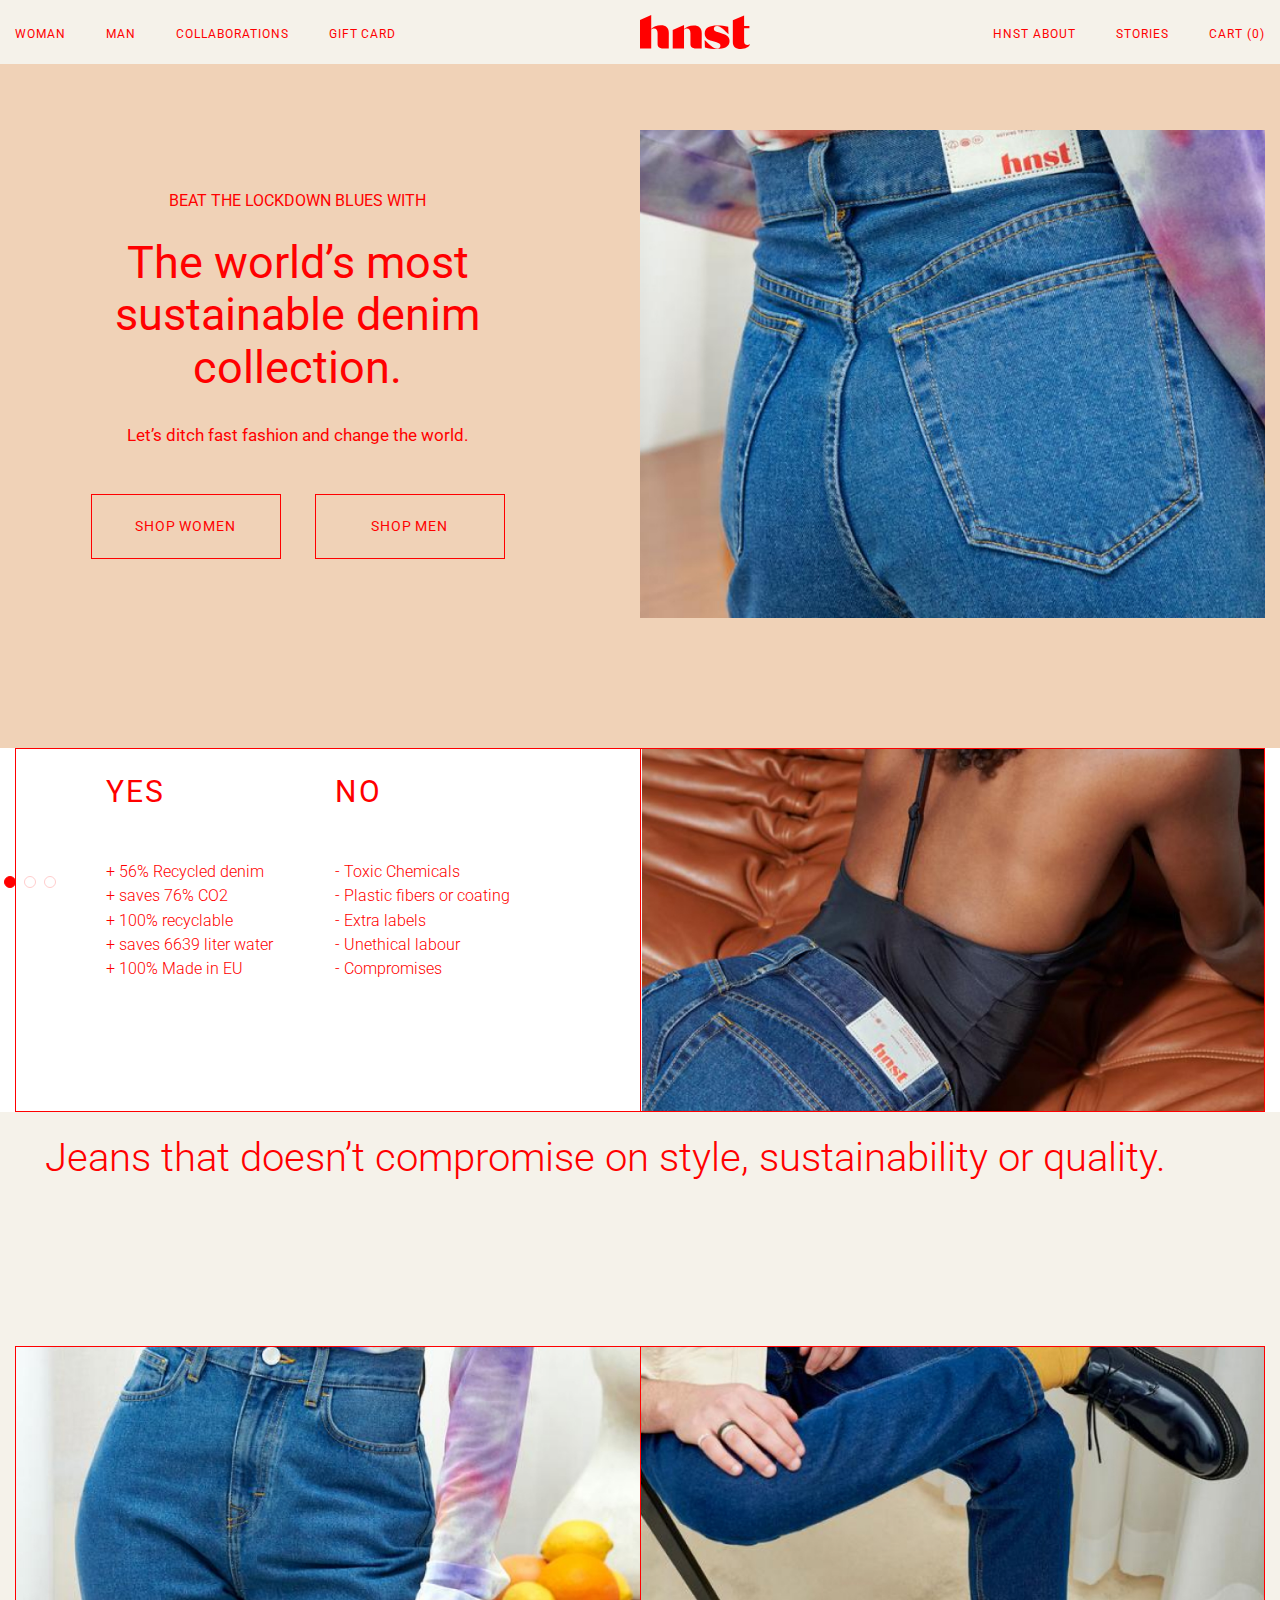
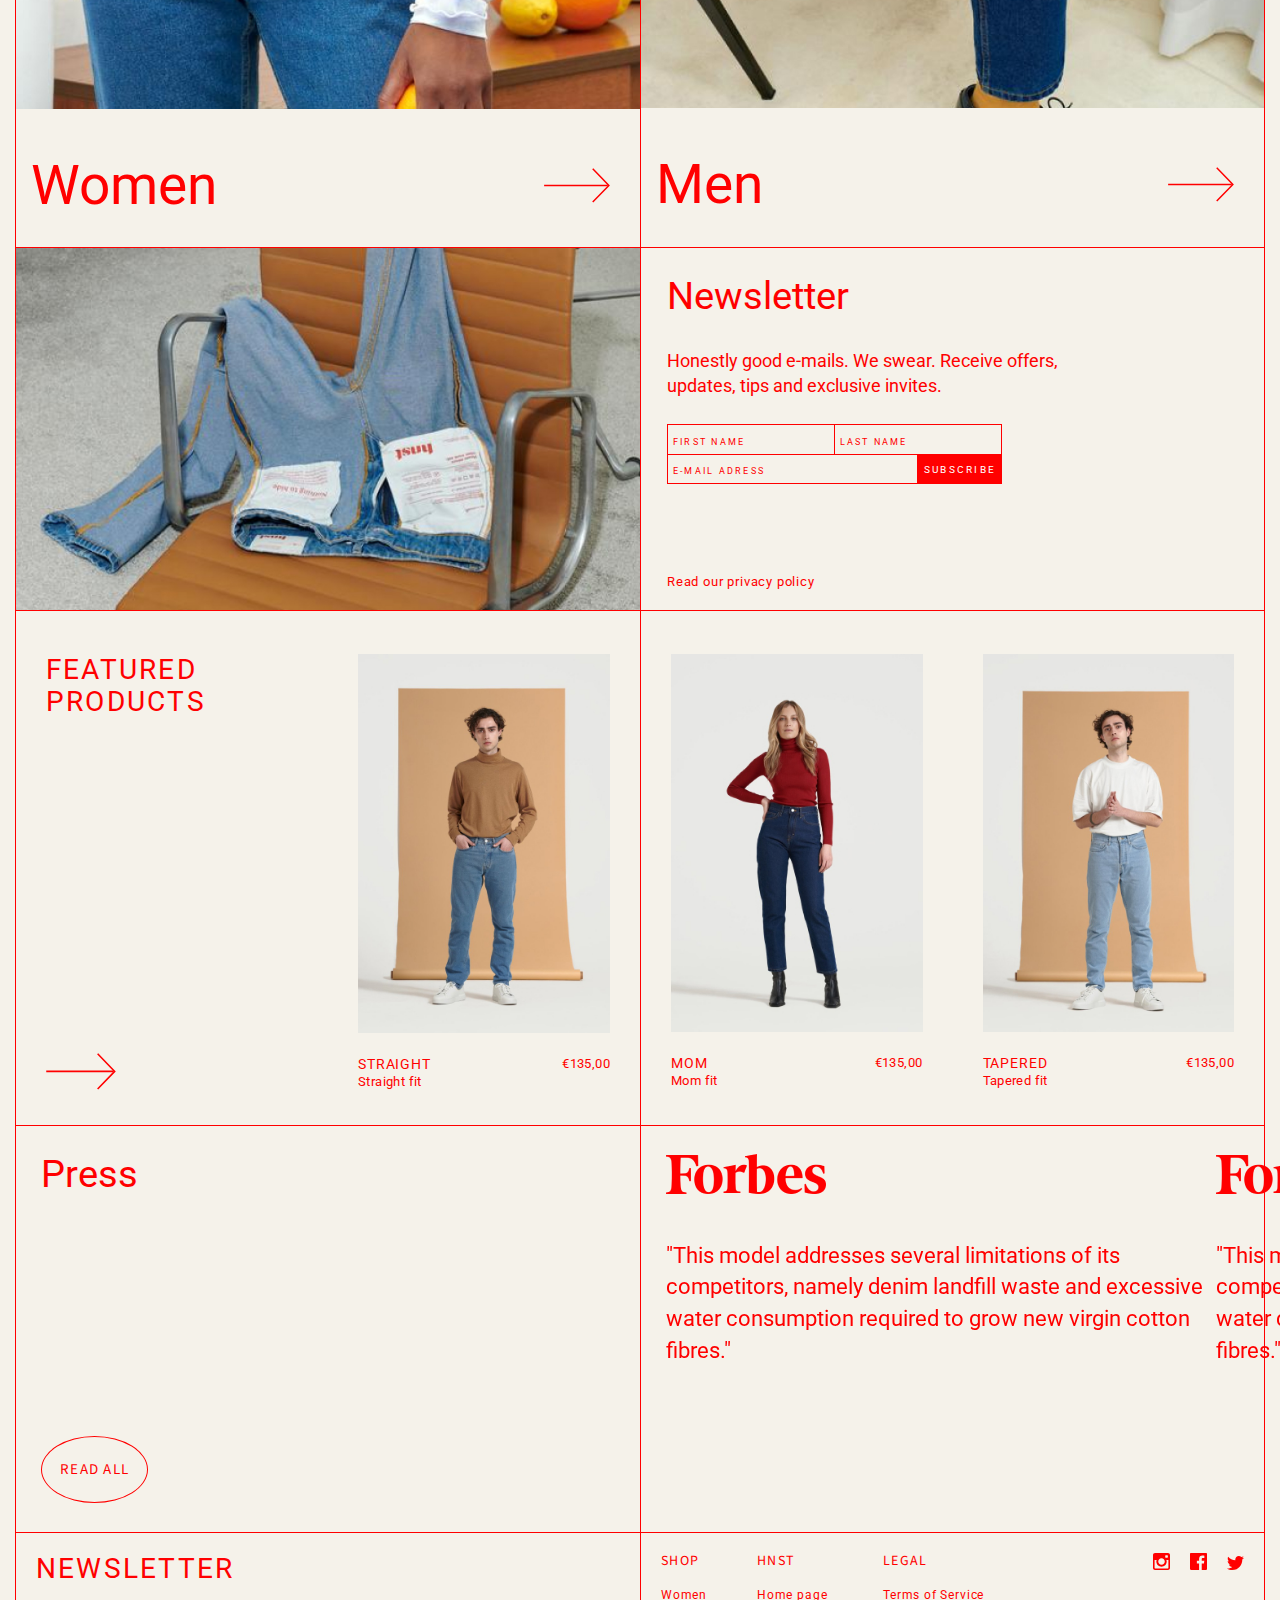
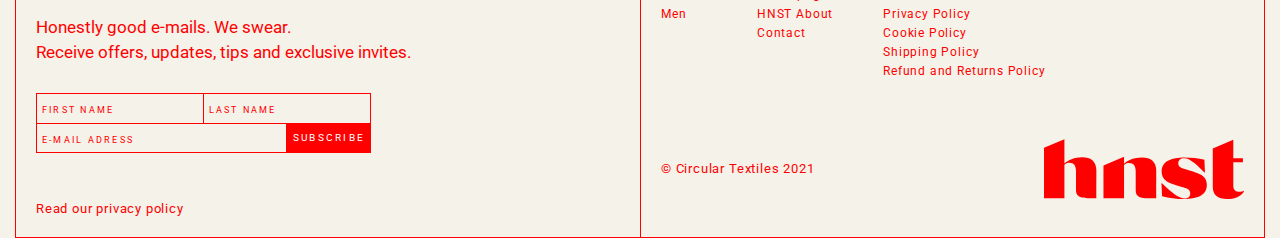
==== index.html @ 0b7af437 "Added new project to my GitHub" ====
<!DOCTYPE html>
<html lang="en">
  <head>
    <meta charset="UTF-8" />
    <meta name="viewport" content="width=device-width, initial-scale=1.0" />
    <title>hnst</title>
    <link rel="preconnect" href="https://fonts.gstatic.com" />
    <link
      href="https://fonts.googleapis.com/css2?family=Roboto:wght@300;400&family=Source+Sans+Pro&display=swap"
      rel="stylesheet"
    />
    <link rel="stylesheet" href="https://unpkg.com/swiper/swiper-bundle.min.css" />
    <link rel="stylesheet" href="css/style.min.css" />
  </head>

  <body>
    <header class="header sticky">
      <div class="container header__container">

        <div class="header__burger">
          <span></span>
          </div>
          <nav class="header__menu">
            <ul class="header__list">
              <li class="header__list-item">
                <a href="#women" class="header__list-link scroll-to">Woman</a>
              </li>
              <li class="header__list-item">
                <a href="#man" class="header__list-link scroll-to">Man</a>
              </li>
              <li class="header__list-item">
                <a href="404.html" class="header__list-link">Collaborations</a>
              </li>
              <li class="header__list-item">
                <a href="404.html" class="header__list-link">Gift&nbsp;card</a>
              </li>
            </ul>

            <a href="#" class="header__logo">
              <img src="images/logo.svg" alt="" />
            </a>
    
            <ul class="header__list">
              <li class="header__list-item">
                <a href="404.html" class="header__list-link">HNST About</a>
              </li>
              <li class="header__list-item">
                <a href="404.html" class="header__list-link">Stories</a>
              </li>
              <li class="header__list-item">
                <a href="404.html" class="header__list-link">Cart (0)</a>
              </li>
            </ul>
            
          </nav>

        <!-- <ul class="header__list">
          <li class="header__list-item">
            <a href="#women" class="header__list-link scroll-to">Woman</a>
          </li>
          <li class="header__list-item">
            <a href="#man" class="header__list-link scroll-to">Man</a>
          </li>
          <li class="header__list-item">
            <a href="404.html" class="header__list-link">Collaborations</a>
          </li>
          <li class="header__list-item">
            <a href="404.html" class="header__list-link">Gift&nbsp;card</a>
          </li>
        </ul> -->

        <!-- <a href="#" class="header__logo">
          <img src="images/logo.svg" alt="" />
        </a>

        <ul class="header__list">
          <li class="header__list-item">
            <a href="404.html" class="header__list-link">HNST About</a>
          </li>
          <li class="header__list-item">
            <a href="404.html" class="header__list-link">Stories</a>
          </li>
          <li class="header__list-item">
            <a href="404.html" class="header__list-link">Cart (0)</a>
          </li>
        </ul> -->
      </div>
    </header>
    <div class="wrapper">
      <main class="main">
        <section class="hero" id="top">
          <div class="hero__container container grid-container">
            <div class="hero__content">
              <div class="hero__up">beat the lockdown blues with</div>
              <h1 class="hero__title title">
                The world&rsquo;s most sustainable denim collection.
              </h1>
              <p class="hero__text">
                Let&rsquo;s ditch fast fashion and change the world.
              </p>
              <div class="hero__btns">
                <a href="#women" class="hero__btn btn scroll-to">shop Women</a>
                <a href="#man" class="hero__btn btn scroll-to">shop Men</a>
              </div>
            </div>
            <div class="hero__image">
              <img src="images/hero_main.jpg" alt="" />
            </div>
          </div>
        </section>

        <section class="pros">
          <div class="pros__container container grid-container">
            <div class="pros__content section-border__left-footer section-border--mobile-bottom">
              <div class="pros__inside">
                <div class="pros__content-column">
                  <div class="pros__subtitle subtitle">YES</div>
                  <ul class="pros__list">
                    <li class="pros__list-item">+&nbsp;56% Recycled denim</li>
                    <li class="pros__list-item">+&nbsp;saves 76% CO2</li>
                    <li class="pros__list-item">+&nbsp;100% recyclable</li>
                    <li class="pros__list-item">
                      +&nbsp;saves 6639 liter water
                    </li>
                    <li class="pros__list-item">+&nbsp;100% Made in EU</li>
                  </ul>
                </div>
                <div class="pros__content-column">
                  <div class="pros__subtitle subtitle">NO</div>
                  <ul class="pros__list">
                    <li class="pros__list-item">-&nbsp;Toxic Chemicals</li>
                    <li class="pros__list-item">
                      -&nbsp;Plastic&nbsp;fibers or&nbsp;coating
                    </li>
                    <li class="pros__list-item">-&nbsp;Extra labels</li>
                    <li class="pros__list-item">-&nbsp;Unethical labour</li>
                    <li class="pros__list-item">-&nbsp;Compromises</li>
                  </ul>
                </div>
              </div>
            </div>
            <div class="pros__image section-border__right-footer">
              <img src="images/pros-img.jpg" alt="" />
            </div>
          </div>
        </section>

        <div class="quote">
          <div class="quote__container container">
            <p class="quote__text">
              Jeans that doesn&rsquo;t compromise on&nbsp;style, sustainability
              or&nbsp;quality.
            </p>
          </div>
        </div>

        <section class="links" id="women">
          <div class="container grid-container">
            <div class="links__side section-border__left section-border--mobile">
              <a href="404.html" class="links__link-block">
                <div class="links__image">
                  <img src="images/link-1.jpg" alt="" />
                </div>
                <div class="links__link">
                  <span class="links__text">Women</span>
                  <img src="images/arrow-red.svg" alt="" class="links__icon" />
                </div>
              </a>
            </div>

            <div class="links__side section-border__right section-border--mobile" id="man">
              <a href="404.html" class="links__link-block">
                <div class="links__image">
                  <img src="images/link-2.jpg" alt="" />
                </div>
                <div class="links__link">
                  <span class="links__text">Men</span>

                  <img src="images/arrow-red.svg" alt="" class="links__icon" />
                </div>
              </a>
            </div>
          </div>
        </section>

        <section class="subs">
          <div class="subs__container container grid-container">
            <div class="subs__side section-border__left section-border--mobile">
              <div class="subs__image">
                <img src="images/subs.jpg" alt="" />
              </div>
            </div>

            <div class="subs__side subs__right-side section-border__right section-border--mobile" id="contact">
              <div class="subs__side-wrap">
                <h4 class="subs__title">Newsletter</h4>
                <p class="subs__text">
                  Honestly good e-mails. We&nbsp;swear. Receive offers, updates,
                  tips and&nbsp;exclusive invites.
                </p>
  
                <form action="" class="subs__form form">
                  <div class="subs__group group">
                    <input
                      class="group-border"
                      type="text"
                      placeholder="First name"
                    />
                    <input
                      class="group-border"
                      type="text"
                      placeholder="last name"
                    />
                  </div>
  
                  <div class="subs__group group">
                    <input
                      class="subs__group-ipb group-ipb group-border-sm"
                      type="text"
                      placeholder="E-mail adress"
                    />
                    <button type="submit" class="form__btn btn btn-sm">
                      subscribe
                    </button>
                  </div>
                </form>
              </div>
              <div class="subs__side-wrap">
                <a href="#" class="subs__policy">Read our privacy policy</a>
              </div>
            </div>
          </div>
        </section>

        <section class="feat">
          <div class="feat__container container grid-container">
            <div class="feat__side section-border__left section-border--mobile">
              <div class="feat__body">
                <div class="feat__column">
                  <div class="feat__item feat__item-row">
                    <a href="404.html" class="feat__title">Featured <br>Products</a>
                    <a href="404.html" class="feat__link">
                      <img src="images/arrow-red.svg" alt="" />
                    </a>
                  </div>
                </div>

                <div class="feat__column">
                  <a href="404.html" class="feat__item">
                    <div class="feat__item-img">
                      <img src="images/feat-1.jpg" alt="" />
                    </div>
                    <div class="feat__item-text">
                      STRAIGHT <span class="feat__item-price">€135,00</span>
                    </div>
                    <div class="feat__item-label">Straight fit</div>
                  </a>
                </div>
              </div>
            </div>

            <div class="feat__side section-border__right section-border--mobile">
              <div class="feat__body">
                <div class="feat__column">
                  <a class="feat__item" href="404.html">
                    <div class="feat__item-img">
                      <img src="images/feat-2.jpg" alt="" />
                    </div>
                    <div class="feat__item-text">
                      MOM <span class="feat__item-price">€135,00</span>
                    </div>
                    <div class="feat__item-label">Mom fit</div>
                  </a>
                </div>

                <div class="feat__column">
                  <a class="feat__item" href="404.html">
                    <div class="feat__item-img">
                      <img src="images/feat-3.jpg" alt="" />
                    </div>
                    <div class="feat__item-text">
                      TAPERED <span class="feat__item-price">€135,00</span>
                    </div>
                    <div class="feat__item-label">Tapered fit</div>
                  </a>
                </div>
              </div>
            </div>
          </div>
        </section>

        <section class="press">
          <div class="press__container container grid-container">
            <div class="press__side press__side-flex section-border--mobile-p section-border__left">
              <a href="#" class="press__title">Press</a>
              <div class="wrapp"><a href="#" class="press__link">Read All</a></div>
              
            </div>
            <div class="press__side section-border__right section-border--mobile">
              <div class="press__slider">

                <div class="swiper-container">
                  <!-- Additional required wrapper -->
                  <div class="swiper-wrapper">
                    <!-- Slides -->
                    <div class="swiper-slide press-slide">
                      <img src="images/slide-title.png" alt="" class="press__slider-title">
                      <p class="press__slider-text">
                        "This model addresses several limitations of its competitors, namely denim landfill waste and excessive water consumption required to grow new virgin cotton fibres."
                      </p>
                    </div>
                    <div class="swiper-slide press-slide">
                      <img src="images/slide-title.png" alt="" class="press__slider-title">
                      <p class="press__slider-text">
                        "This model addresses several limitations of its competitors, namely denim landfill waste and excessive water consumption required to grow new virgin cotton fibres."
                      </p>
                    </div>
                    <div class="swiper-slide press-slide">
                      <img src="images/slide-title.png" alt="" class="press__slider-title">
                      <p class="press__slider-text">
                        "This model addresses several limitations of its competitors, namely denim landfill waste and excessive water consumption required to grow new virgin cotton fibres."
                      </p>
                    </div>
                    
                  </div>

                  <!-- If we need pagination -->
                  <div class="swiper-pagination"></div>

                </div>

              </div>
            </div>
          </div>
        </section>
      </main>
      <footer class="footer">
        <div class="footer__container container grid-container">
          <div class="footer__side section-border__left-footer section-border--mobile">
            <div class="footer__side-wrap">
              <h4 class="footer__title">Newsletter</h4>
              <p class="footer__text">
                Honestly good e-mails. We&nbsp;swear.<br> Receive offers, updates,
                tips and&nbsp;exclusive invites.
              </p>

              <form action="" class="footer__form form">
                <div class="footer__group group">
                  <input
                    class="group-border"
                    type="text"
                    placeholder="First name"
                  />
                  <input
                    class="group-border"
                    type="text"
                    placeholder="last name"
                  />
                </div>

                <div class="footer__group group">
                  <input
                    class="footer__group-ipb group-ipb group-border-sm"
                    type="text"
                    placeholder="E-mail adress"
                  />
                  <button type="submit" class="form__btn btn btn-sm">
                    subscribe
                  </button>
                </div>
              </form>
            </div>
            <div class="footer__side-wrap">
              <a href="#" class="footer__policy">Read our privacy policy</a>
            </div>
        </div>

        <div class="footer__side section-border__right-footer footer__side--flex section-border--mobile-bottom">
          <div class="footer__top">
            <div class="footer__top-links">
              <div class="footer__top-wrap">
                <h5 class="footer__top-title">Shop</h5>
                <ul class="footer__top-list">
                  <li><a href="#women" class="footer__top-list-link scroll-to">Women</a></li>
                  <li><a href="#man" class="footer__top-list-link scroll-to">Men</a></li>
                </ul>
              </div>

              <div class="footer__top-wrap">
                <h5 class="footer__top-title">HNST</h5>
                <ul class="footer__top-list">
                  <li><a href="#top" class="footer__top-list-link scroll-to">Home page</a></li>
                  <li><a href="404.html" class="footer__top-list-link">HNST About</a></li>
                  <li><a href="#contact" class="footer__top-list-link scroll-to">Contact</a></li>
                </ul>
              </div>

              <div class="footer__top-wrap">
                <h5 class="footer__top-title">Legal</h5>
                <ul class="footer__top-list">
                  <li><a href="404.html" class="footer__top-list-link">Terms of Service</a></li>
                  <li><a href="404.html" class="footer__top-list-link">Privacy Policy</a></li>
                  <li><a href="404.html" class="footer__top-list-link">Cookie Policy</a></li>
                  <li><a href="404.html" class="footer__top-list-link">Shipping Policy</a></li>
                  <li><a href="404.html" class="footer__top-list-link">Refund and Returns Policy</a></li>
                </ul>
              </div>

            </div>
            <nav class="footer__top-social">
              <a href="#"><svg width="17" height="17" viewBox="0 0 17 17" xmlns="http://www.w3.org/2000/svg">
                <path fill-rule="evenodd" clip-rule="evenodd" d="M14.9793 0H2.02073C0.904645 0 0 0.902327 0 2.01609V14.9839C0 16.0972 0.904645 17 2.02073 17H14.9793C16.0954 17 17 16.0972 17 14.9839V2.01609C17 0.902327 16.0954 0 14.9793 0ZM12.219 2.65597C12.219 2.36293 12.4568 2.12506 12.7499 2.12506H14.3436C14.6371 2.12506 14.8749 2.36293 14.8749 2.65597V4.25012C14.8749 4.54316 14.6371 4.78103 14.3436 4.78103H12.7499C12.4568 4.78103 12.219 4.54316 12.219 4.25012V2.65597ZM8.51971 5.25816C10.3253 5.25816 11.7891 6.71876 11.7891 8.51971C11.7891 10.3211 10.3253 11.7813 8.51971 11.7813C6.71459 11.7813 5.25074 10.3211 5.25074 8.51971C5.25074 6.71876 6.71459 5.25816 8.51971 5.25816ZM15.4063 14.8749C15.4063 15.168 15.1685 15.4063 14.8749 15.4063H2.12506C1.83155 15.4063 1.59367 15.168 1.59367 14.8749V6.90609H3.71873C3.44192 7.30439 3.34825 8.04768 3.34825 8.51971C3.34825 11.3644 5.66852 13.6791 8.51971 13.6791C11.3714 13.6791 13.6916 11.3644 13.6916 8.51971C13.6916 8.04768 13.6244 7.31599 13.2813 6.90609H15.4063V14.8749Z"/>
                </svg></a>
              
                <a href="#"><svg width="17" height="17" viewBox="0 0 17 17" xmlns="http://www.w3.org/2000/svg">
                  <path fill-rule="evenodd" clip-rule="evenodd" d="M17 16.0614C17 16.5795 16.58 17 16.0618 17H11.7297V10.4166H13.9395L14.2706 7.85125H11.7297V6.21293C11.7297 5.47017 11.9363 4.96404 13.0013 4.96404L14.36 4.96358V2.66864C14.1248 2.63761 13.3185 2.56769 12.3803 2.56769C10.4215 2.56769 9.08047 3.76332 9.08047 5.95917V7.85125H6.86511V10.4166H9.08047V17H0.938193C0.42001 17 0 16.5795 0 16.0614V0.93863C0 0.419999 0.42001 0 0.938193 0H16.0618C16.58 0 17 0.419999 17 0.93863V16.0614Z"/>
                  </svg></a>
                
                  <a href="#"><svg width="17" height="14" viewBox="0 0 17 14" xmlns="http://www.w3.org/2000/svg">
                    <path fill-rule="evenodd" clip-rule="evenodd" d="M16.5311 0.258819C15.8566 0.66342 15.1113 0.957675 14.3147 1.11512C13.6802 0.428823 12.7733 0 11.7692 0C9.84468 0 8.28281 1.58252 8.28281 3.5342C8.28281 3.81141 8.31277 4.0801 8.37268 4.33892C5.47406 4.19134 2.90452 2.78601 1.18332 0.645029C0.88284 1.16895 0.711266 1.77675 0.711266 2.42402C0.711266 3.64948 1.32676 4.73141 2.26316 5.36522C1.69215 5.34818 1.15337 5.18759 0.682217 4.92474V4.9678C0.682217 6.68085 1.8846 8.10996 3.48143 8.43337C3.18912 8.51636 2.88046 8.55807 2.56228 8.55807C2.3376 8.55807 2.11836 8.53654 1.90594 8.49527C2.34985 9.89882 3.63712 10.9211 5.16359 10.9484C3.97028 11.8967 2.4656 12.4619 0.832005 12.4619C0.550585 12.4619 0.272341 12.4457 0 12.4134C1.54327 13.4146 3.37749 14 5.34652 14C11.7624 14 15.2697 8.61549 15.2697 3.94463C15.2697 3.79078 15.267 3.63737 15.2611 3.48666C15.9424 2.98831 16.5343 2.36615 17 1.65743C16.3754 1.93823 15.7027 2.12842 14.9974 2.21364C15.7177 1.77675 16.2706 1.08417 16.5311 0.258819Z"/>
                    </svg></a>
                  
            </nav>
          </div>
          <div class="footer__bottom">
            <div class="footer__bottom-copy">© Circular Textiles 2021</div>
            <div class="footer__bottom-logo">
              <a href="#"><img src="images/footer__logo.svg" alt=""></a>
            </div>
          </div>
        </div>
      </footer>
    </div>

    <script src="https://unpkg.com/swiper/swiper-bundle.min.js"></script>
    <script src="https://ajax.googleapis.com/ajax/libs/jquery/3.6.0/jquery.min.js"></script>
    <script src="js/main.min.js"></script>
  </body>
</html>
---- css/style.min.css ----
html{-webkit-box-sizing:border-box;box-sizing:border-box}*,*::after,*::before{-webkit-box-sizing:inherit;box-sizing:inherit}ul[class],ol[class]{padding:0}body,h1,h2,h3,h4,h5,h6,p,ul,ol,li,figure,figcaption,blockquote,dl,dd{margin:0}ul[class]{list-style:none}img{max-width:100%;display:block}input,button,textarea,select{font:inherit}a{text-decoration:none}html,body{height:100%}body{font-family:"Roboto", sans-serif;overflow-x:hidden}.none{display:none}.wrapper{display:-webkit-box;display:-ms-flexbox;display:flex;-webkit-box-orient:vertical;-webkit-box-direction:normal;-ms-flex-direction:column;flex-direction:column;min-height:100%}.main{-webkit-box-flex:1;-ms-flex:1 0 auto;flex:1 0 auto}.footer{-webkit-box-flex:0;-ms-flex:0 0 auto;flex:0 0 auto}.container{max-width:1440px;margin:0 auto;padding:0 15px}@media (max-width: 991.98px){.container{padding:0}}@media (max-width: 991.98px){.main{padding-top:120px}}@media (max-width: 767.98px){.main{padding-top:0}}.sticky{position:fixed;top:0;width:100%;z-index:12}.sticky.scrolled{background-color:#f0d1b78e;-webkit-transition:background-color 200ms linear;-o-transition:background-color 200ms linear;transition:background-color 200ms linear}.grid-container{display:-ms-grid;display:grid;-ms-grid-columns:1fr 0px 1fr;grid-template-columns:1fr 1fr;-ms-grid-rows:1fr;grid-template-rows:1fr;gap:0px 0px;grid-template-areas:". ."}@media (max-width: 767.98px){.grid-container{display:-ms-grid;display:grid;-ms-grid-columns:1fr;grid-template-columns:1fr;-ms-grid-rows:1fr 0px 1fr;grid-template-rows:1fr 1fr;gap:0px 0px;grid-template-areas:"." "."}}.title{font-weight:400;font-size:65px;line-height:116.92308%;color:#ff0000}@media (max-width: 1460px){.title{font-size:45px}}@media (max-width: 1097px){.title{font-size:40px}}@media (max-width: 479.98px){.title{font-size:35px}}.subtitle{font-weight:400;font-size:34px;line-height:108.82353%;letter-spacing:2.23px;color:#ff0000}@media (max-width: 1460px){.subtitle{font-size:30px}}@media (max-width: 767.98px){.subtitle{font-size:25px}}@media (max-width: 479.98px){.subtitle{font-size:22px}}.btn{display:-webkit-inline-box;display:-ms-inline-flexbox;display:inline-flex;background-color:transparent;border:1px solid #ff0000;border-radius:0px;padding:0 15px;-webkit-box-align:center;-ms-flex-align:center;align-items:center;-webkit-box-pack:center;-ms-flex-pack:center;justify-content:center;text-align:center;height:65px;width:200px;font-weight:400;font-size:14px;line-height:464.28571%;letter-spacing:0.87px;text-transform:uppercase;color:#ff0000;-webkit-transition:background-color 0.3s ease 0s, color 0.3s ease 0s;-o-transition:background-color 0.3s ease 0s, color 0.3s ease 0s;transition:background-color 0.3s ease 0s, color 0.3s ease 0s;cursor:pointer}.btn-sm{padding:0 5px;height:30px;width:80px;background-color:#ff0000;font-weight:400;font-size:10px;line-height:370%;letter-spacing:2.23px;text-transform:uppercase;color:#ffffff}@media (max-width: 1460px){.btn{width:190px}}@media (min-width: 767.98px){.btn:hover{background-color:#ff0000;color:#fff}}@media (max-width: 991.98px){.btn{width:160px}}@media (max-width: 479.98px){.btn{height:55px;width:100%}}@media (max-width: 1460px){.btn--error{width:auto}}@media (max-width: 991.98px){.btn--error{width:auto}}.form{max-width:335px}@media (max-width: 767.98px){.form{max-width:100%}}.form input{-ms-flex-preferred-size:50%;flex-basis:50%;height:30px;padding:10px 5px 5px 5px;border:1px solid #ff0000;background-color:inherit;font-weight:400;font-size:9px;line-height:411.11111%;letter-spacing:2.23px;text-transform:uppercase;color:#ff0000}.form input::-webkit-input-placeholder{font-weight:400;font-size:9px;line-height:411.11111%;letter-spacing:2.23px;text-transform:uppercase;color:#ff0000}.form input::-moz-placeholder{font-weight:400;font-size:9px;line-height:411.11111%;letter-spacing:2.23px;text-transform:uppercase;color:#ff0000}.form input:-ms-input-placeholder{font-weight:400;font-size:9px;line-height:411.11111%;letter-spacing:2.23px;text-transform:uppercase;color:#ff0000}.form input::-ms-input-placeholder{font-weight:400;font-size:9px;line-height:411.11111%;letter-spacing:2.23px;text-transform:uppercase;color:#ff0000}.form input::placeholder{font-weight:400;font-size:9px;line-height:411.11111%;letter-spacing:2.23px;text-transform:uppercase;color:#ff0000}.form .group{display:-webkit-box;display:-ms-flexbox;display:flex}@media (max-width: 479.98px){.form .group{-webkit-box-orient:vertical;-webkit-box-direction:normal;-ms-flex-direction:column;flex-direction:column}}.form .group-ipb{-ms-flex-preferred-size:180%;flex-basis:180%}@media (max-width: 479.98px){.form .group-ipb{-ms-flex-preferred-size:100%;flex-basis:100%}}.form .group-border{border-bottom:none}.form .group-border:last-child{border-left:none}@media (max-width: 479.98px){.form .group-border:last-child{border-left:1px solid #ff0000}}@media (max-width: 479.98px){.form .group-border .group-border-sm{border-bottom:none}}.section-border__left{border:1px solid #ff0000;border-right:transparent;border-bottom:transparent}@media (max-width: 767.98px){.section-border__left{border:none}}.section-border__right{border:1px solid #ff0000;border-bottom:transparent}@media (max-width: 767.98px){.section-border__right{border:none}}.section-border__left-footer{border:1px solid #ff0000;border-right:transparent}@media (max-width: 767.98px){.section-border__left-footer{border:none}}.section-border__right-footer{border:1px solid #ff0000}@media (max-width: 767.98px){.section-border__right-footer{border:none}}@media (max-width: 767.98px){.section-border--mobile{border:1px solid #ff0000;border-bottom:transparent}}@media (max-width: 1240px){.section-border--mobile-p{border:1px solid #ff0000;border-bottom:transparent}}@media (max-width: 767.98px){.section-border--mobile-bottom{border:1px solid #ff0000;border-bottom:1px solid #ff0000}}.header{background-color:#f5f2ea;padding:15px 0}@media (max-width: 767.98px){.header{background-color:transparent;padding:15px}}.header__container{min-height:100%}.header__menu{display:-webkit-box;display:-ms-flexbox;display:flex;margin:0 auto;-webkit-box-pack:justify;-ms-flex-pack:justify;justify-content:space-between;-webkit-box-align:center;-ms-flex-align:center;align-items:center;max-width:100%}@media (max-width: 991.98px){.header__menu{-webkit-box-orient:vertical;-webkit-box-direction:normal;-ms-flex-direction:column;flex-direction:column}}@media (max-width: 767.98px){.header__menu{-webkit-box-pack:start;-ms-flex-pack:start;justify-content:flex-start}}.header__list{display:-webkit-box;display:-ms-flexbox;display:flex}@media (max-width: 991.98px){.header__list{-webkit-box-ordinal-group:3;-ms-flex-order:2;order:2;margin-bottom:15px}.header__list:last-child{margin-bottom:0}}@media (max-width: 767.98px){.header__list{-webkit-box-orient:vertical;-webkit-box-direction:normal;-ms-flex-direction:column;flex-direction:column;-webkit-box-align:center;-ms-flex-align:center;align-items:center;-webkit-box-pack:center;-ms-flex-pack:center;justify-content:center}}.header__list-item{margin-right:40px}.header__list-item:last-child{margin-right:0;margin-bottom:0}.header__list-link{font-size:12px;line-height:125%;letter-spacing:0.98px;text-transform:uppercase;color:#ff0000;-webkit-transition:all 0.3s linear;-o-transition:all 0.3s linear;transition:all 0.3s linear}.header__list-link:hover{color:#900}.header__logo{width:110px;height:34px}.header__logo img{max-width:100%}@media (max-width: 991.98px){.header__logo{-webkit-box-ordinal-group:2;-ms-flex-order:1;order:1;margin-bottom:10px}}@media (max-width: 767.98px){.header__logo{margin-bottom:40px}}.header__burger{display:none}@media (max-width: 767.98px){body.lock{overflow:hidden}.header__burger{display:block;position:relative;width:30px;height:20px;position:relative;z-index:3}.header__burger span{position:absolute;background-color:#000;position:absolute;left:0;width:100%;height:2px;top:9px;-webkit-transition:all 0.3s ease 0s;-o-transition:all 0.3s ease 0s;transition:all 0.3s ease 0s}.header__burger:before,.header__burger:after{content:"";background-color:#000;position:absolute;width:100%;height:2px;left:0;-webkit-transition:all 0.3s ease 0s;-o-transition:all 0.3s ease 0s;transition:all 0.3s ease 0s}.header__burger:before{top:0}.header__burger:after{bottom:0}.header__burger.active span{-webkit-transform:scale(0);-ms-transform:scale(0);transform:scale(0)}.header__burger.active:before{-webkit-transform:rotate(45deg);-ms-transform:rotate(45deg);transform:rotate(45deg);top:9px;background-color:#ff0000}.header__burger.active:after{-webkit-transform:rotate(-45deg);-ms-transform:rotate(-45deg);transform:rotate(-45deg);bottom:9px;background-color:#ff0000}.header__menu{position:fixed;top:-100%;left:0;width:100%;height:100%;overflow:auto;-webkit-transition:all 0.3s ease 0s;-o-transition:all 0.3s ease 0s;transition:all 0.3s ease 0s;background-color:#f0d1b7;padding:15px 10px 20px 10px}.header__menu.active{top:0}.header__list li{margin:0px 0px 20px 0px}.header__list-link{font-size:18px}}.hero{background-color:#f0d2b7;padding:130px 0 130px}@media (max-width: 1097px){.hero{padding:80px 0}}@media (max-width: 767.98px){.hero{padding:40px 0 0}}.hero__content{text-align:center;padding:0 60px 0 0;margin:auto}@media (max-width: 1240px){.hero__content{padding:0 30px 0 0}}.hero__content *:last-child{margin-bottom:0}@media (max-width: 1097px){.hero__content{margin-bottom:29px;padding:0 15px}}.hero__image{padding:0px 0px 78% 0px;overflow:hidden;position:relative}@media (max-width: 767.98px){.hero__image{padding:0px 0px 48% 0px}}.hero__image img{width:100%;height:100%;-o-object-fit:cover;object-fit:cover;position:absolute;top:0;left:0}.hero__up{margin-bottom:25px;font-weight:400;font-size:19px;line-height:147.36842%;text-align:center;text-transform:uppercase;color:#ff0000}@media (max-width: 1460px){.hero__up{font-size:16px}}@media (max-width: 1097px){.hero__up{font-size:14px}}.hero__title{margin:0 auto;margin-bottom:29px;text-align:center;max-width:570px}.hero__text{margin-bottom:72px;font-size:21px;line-height:152.38095%;text-align:center;color:#ff0000}@media (max-width: 1460px){.hero__text{font-size:17px;margin-bottom:45px}}@media (max-width: 1240px){.hero__text{margin-bottom:35px}}@media (max-width: 479.98px){.hero__text{font-size:15px}}@media (max-width: 479.98px){.hero__btns{display:-webkit-box;display:-ms-flexbox;display:flex;-webkit-box-orient:vertical;-webkit-box-direction:normal;-ms-flex-direction:column;flex-direction:column;-webkit-box-pack:center;-ms-flex-pack:center;justify-content:center;-webkit-box-align:center;-ms-flex-align:center;align-items:center}}.hero__btn{margin-right:30px}.hero__btn:last-child{margin-right:0}@media (max-width: 479.98px){.hero__btn{margin-right:0;margin-bottom:15px}}.pros__content{padding:0 60px 0 0}.pros__content *:last-child{margin-bottom:0}@media (max-width: 1460px){.pros__content{padding:0 40px 0 0}}@media (max-width: 1097px){.pros__content{padding:0}}.pros__inside{display:-webkit-box;display:-ms-flexbox;display:flex;-webkit-box-pack:space-evenly;-ms-flex-pack:space-evenly;justify-content:space-evenly;padding:27px}@media (max-width: 991.98px){.pros__inside{-webkit-box-pack:justify;-ms-flex-pack:justify;justify-content:space-between}}@media (max-width: 767.98px){.pros__inside{-webkit-box-pack:space-evenly;-ms-flex-pack:space-evenly;justify-content:space-evenly}}@media (max-width: 479.98px){.pros__inside{padding:20px 0px}}.pros__subtitle{margin-bottom:52px}@media (max-width: 991.98px){.pros__subtitle{margin-bottom:40px}}@media (max-width: 767.98px){.pros__subtitle{margin-bottom:30px}}.pros__list-item{font-weight:300;font-size:21px;line-height:152.38095%;color:#ff0000}@media (max-width: 1460px){.pros__list-item{font-size:16px}}@media (max-width: 991.98px){.pros__list-item{font-size:15px}}@media (max-width: 767.98px){.pros__list-item{font-size:14px}}.pros__image{padding:0px 0px 58% 0px;overflow:hidden;position:relative}@media (max-width: 767.98px){.pros__image{padding:0px 0px 30% 0px}}.pros__image img{width:100%;height:100%;-o-object-fit:cover;object-fit:cover;position:absolute;top:0;left:0}.quote{padding:25px 30px 167px 30px;background-color:#f5f2ea}@media (max-width: 1097px){.quote{padding:25px 30px 80px 30px}}.quote__text{font-weight:300;font-size:46px;line-height:104.34783%;color:#ff0000}@media (max-width: 1460px){.quote__text{font-size:40px}}@media (max-width: 1097px){.quote__text{font-size:25px;text-align:center}}@media (max-width: 479.98px){.quote__text{font-size:25px}}.links{background-color:#f5f2ea}.links__side:hover .links__icon{-webkit-transform:translateX(10px);-ms-transform:translateX(10px);transform:translateX(10px)}.links__image{margin-bottom:50px;padding:0px 0px 58% 0px;overflow:hidden;position:relative}@media (max-width: 1460px){.links__image{margin-bottom:45px}}@media (max-width: 1240px){.links__image{margin-bottom:40px}}@media (max-width: 1097px){.links__image{margin-bottom:35px}}@media (max-width: 767.98px){.links__image{margin-bottom:30px;padding:0px 0px 48% 0px}}.links__image img{width:100%;height:100%;-o-object-fit:cover;object-fit:cover;position:absolute;top:0;left:0}.links__text{font-weight:400;font-size:65px;line-height:116.92308%;color:#ff0000;padding:0 15px;-webkit-transition:all 0.3s linear;-o-transition:all 0.3s linear;transition:all 0.3s linear}@media (max-width: 1460px){.links__text{font-size:55px}}@media (max-width: 1240px){.links__text{font-size:50px}}@media (max-width: 991.98px){.links__text{font-size:40px}}@media (max-width: 767.98px){.links__text{font-size:30px}}.links__link{display:-webkit-inline-box;display:-ms-inline-flexbox;display:inline-flex;-webkit-box-align:center;-ms-flex-align:center;align-items:center;width:100%;padding-bottom:30px}@media (max-width: 767.98px){.links__link{padding-bottom:15px}}.links__icon{margin-left:auto;margin-right:28px;width:70px;height:35px;-webkit-transition:all 0.3s linear;-o-transition:all 0.3s linear;transition:all 0.3s linear}@media (max-width: 991.98px){.links__icon{width:60px;height:25px}}@media (max-width: 767.98px){.links__icon{margin-right:15px}}.subs{background-color:#f5f2ea}.subs__image{padding:0px 0px 58% 0px;overflow:hidden;position:relative}@media (max-width: 991.98px){.subs__image{padding:0px 0px 60% 0px}}@media (max-width: 767.98px){.subs__image{padding:0px 0px 48% 0px}}@media (max-width: 479.98px){.subs__image{padding:0px 0px 100% 0px}}.subs__image img{width:100%;height:100%;-o-object-fit:cover;object-fit:cover;position:absolute;top:0;left:0}.subs__right-side{padding:29px 0 20px 26px;display:-webkit-box;display:-ms-flexbox;display:flex;-webkit-box-orient:vertical;-webkit-box-direction:normal;-ms-flex-direction:column;flex-direction:column;-webkit-box-pack:justify;-ms-flex-pack:justify;justify-content:space-between}@media (max-width: 991.98px){.subs__right-side{padding:15px}}@media (max-width: 767.98px){.subs__right-side{text-align:center}}@media (max-width: 479.98px){.subs__right-side{padding:10px 26px 10px 26px}}.subs__title{margin-bottom:31px;font-weight:400;font-size:48px;line-height:104.16667%;color:#ff0000}@media (max-width: 1460px){.subs__title{font-size:38px}}@media (max-width: 991.98px){.subs__title{font-size:25px}}@media (max-width: 479.98px){.subs__title{font-size:22px}}.subs__text{margin-bottom:26px;max-width:419px;font-weight:400;font-size:20px;line-height:140%;color:#ff0000}@media (max-width: 1460px){.subs__text{font-size:18px}}@media (max-width: 991.98px){.subs__text{font-size:14px;max-width:100%}}@media (max-width: 479.98px){.subs__text{font-size:12px}}.subs__policy{font-weight:400;font-size:13px;line-height:115.38462%;letter-spacing:0.81px;color:#ff0000}@media (max-width: 767.98px){.subs__policy{font-size:11px}}.feat{background-color:#f5f2ea}.feat__side:hover .feat__link{-webkit-transform:translateX(10px);-ms-transform:translateX(10px);transform:translateX(10px)}.feat__link{-webkit-transition:all 0.3s linear;-o-transition:all 0.3s linear;transition:all 0.3s linear}@media (max-width: 479.98px){.feat .grid-container{display:-webkit-box;display:-ms-flexbox;display:flex;-webkit-box-orient:vertical;-webkit-box-direction:normal;-ms-flex-direction:column;flex-direction:column}}.feat__title{font-weight:400;font-size:33px;line-height:112.12121%;letter-spacing:2.23px;text-transform:uppercase;color:#ff0000;-webkit-box-flex:1;-ms-flex:1 1 auto;flex:1 1 auto}@media (max-width: 1460px){.feat__title{font-size:28px}}@media (max-width: 991.98px){.feat__title{font-size:22px}}@media (max-width: 479.98px){.feat__title{font-size:20px}}.feat__item{display:-webkit-box;display:-ms-flexbox;display:flex;-webkit-box-orient:vertical;-webkit-box-direction:normal;-ms-flex-direction:column;flex-direction:column;min-height:100%;padding:43px 30px 35px}@media (max-width: 479.98px){.feat__item{padding:33px 20px 25px}}@media (max-width: 479.98px){.feat__item-row{-webkit-box-orient:horizontal;-webkit-box-direction:normal;-ms-flex-direction:row;flex-direction:row}}.feat__item-img{overflow:hidden;margin-bottom:23px}@media (max-width: 991.98px){.feat__item-img{margin-bottom:15px}}.feat__item-img img{width:100%;height:100%;-o-object-fit:cover;object-fit:cover}.feat__item-text{font-weight:400;font-size:14px;line-height:128.57143%;letter-spacing:0.87px;color:#ff0000;display:-webkit-inline-box;display:-ms-inline-flexbox;display:inline-flex;-webkit-box-pack:justify;-ms-flex-pack:justify;justify-content:space-between}@media (max-width: 991.98px){.feat__item-text{font-size:12px}}.feat__item-price{font-size:13px;line-height:123.07692%;letter-spacing:0.4px}@media (max-width: 991.98px){.feat__item-price{font-size:11px}}.feat__item-label{font-weight:400;font-size:13px;line-height:123.07692%;letter-spacing:0.4px;color:#ff0000;text-transform:initial}@media (max-width: 991.98px){.feat__item-label{font-size:12px}}.feat__body{display:-webkit-box;display:-ms-flexbox;display:flex}@media (max-width: 479.98px){.feat__body{-webkit-box-orient:vertical;-webkit-box-direction:normal;-ms-flex-direction:column;flex-direction:column}}.feat__column{-webkit-box-flex:0;-ms-flex:0 1 50%;flex:0 1 50%}.press{background-color:#f5f2ea}@media (max-width: 1240px){.press .grid-container{display:-ms-grid;display:grid;-ms-grid-columns:1fr;grid-template-columns:1fr;-ms-grid-rows:1fr 0px 1fr;grid-template-rows:1fr 1fr;gap:0px 0px;grid-template-areas:"." "."}}.press__side{padding:28px 25px}@media (max-width: 767.98px){.press__side{padding:28px 15px}}.press__side-flex{display:-webkit-box;display:-ms-flexbox;display:flex;-webkit-box-orient:vertical;-webkit-box-direction:normal;-ms-flex-direction:column;flex-direction:column;-webkit-box-align:baseline;-ms-flex-align:baseline;align-items:baseline;-webkit-box-pack:justify;-ms-flex-pack:justify;justify-content:space-between}.press__title{font-weight:400;font-size:47px;line-height:106.38298%;color:#ff0000}@media (max-width: 1460px){.press__title{font-size:38px}}@media (max-width: 991.98px){.press__title{font-size:28px}}@media (max-width: 479.98px){.press__title{font-size:20px}}.press__link{font-family:"Source Sans Pro", sans-serif;font-weight:400;font-size:15px;line-height:446.66667%;text-align:center;letter-spacing:1.27px;text-transform:uppercase;color:#ff0000;border:1px solid #ff0000;padding:22px 18px;border-radius:50%;-webkit-transition:all 0.3s linear;-o-transition:all 0.3s linear;transition:all 0.3s linear}@media (min-width: 767.98px){.press__link:hover{background-color:#ff0000;color:#fff}}.press .swiper-container{width:650px;height:400px}@media (max-width: 1460px){.press .swiper-container{width:550px;height:350px}}@media (max-width: 767.98px){.press .swiper-container{width:100%;max-width:400px}}@media (max-width: 479.98px){.press .swiper-container{max-width:280px}}.press .swiper-pagination{text-align:left}.press .swiper-pagination-bullet{width:12px;height:12px;border:1px solid #ff0000;background-color:transparent}.press .swiper-pagination-bullet-active{background-color:#ff0000}.press .swiper-container-horizontal>.swiper-pagination-bullets .swiper-pagination-bullet{margin:0 7px}.press .swiper-container-horizontal>.swiper-pagination-bullets .swiper-pagination-bullet:first-child{margin:0 7px 0 0px}.press__slider-title{margin-bottom:46px}.press__slider-text{font-weight:400;font-size:22px;line-height:145.45455%;color:#ff0000;max-width:650px}@media (max-width: 1240px){.press__slider-text{font-size:18px}}@media (max-width: 767.98px){.press__slider-text{max-width:400px}}@media (max-width: 479.98px){.press__slider-text{max-width:285px}}.footer{background-color:#f5f2ea}.footer__title{margin-bottom:30px;font-weight:400;font-size:32px;line-height:115.625%;color:#ff0000;letter-spacing:2.23px;text-transform:uppercase}@media (max-width: 1460px){.footer__title{font-size:28px}}@media (max-width: 991.98px){.footer__title{font-size:24px}}@media (max-width: 479.98px){.footer__title{font-size:18px}}.footer__text{margin-bottom:28px;font-weight:400;font-size:19px;line-height:147.36842%;color:#ff0000}@media (max-width: 1460px){.footer__text{font-size:17px}}@media (max-width: 991.98px){.footer__text{font-size:16px}}@media (max-width: 479.98px){.footer__text{font-size:14px}}.footer__form{margin-bottom:45px}.footer__policy{font-weight:400;font-size:13px;line-height:115.38462%;letter-spacing:0.81px;color:#ff0000}@media (max-width: 767.98px){.footer__policy{font-size:11px}}@media (max-width: 479.98px){.footer__side--flex{display:-webkit-box;display:-ms-flexbox;display:flex;-webkit-box-orient:vertical;-webkit-box-direction:normal;-ms-flex-direction:column;flex-direction:column;-webkit-box-pack:justify;-ms-flex-pack:justify;justify-content:space-between}}.footer__top{display:-webkit-box;display:-ms-flexbox;display:flex;-webkit-box-pack:justify;-ms-flex-pack:justify;justify-content:space-between;margin-bottom:60px}@media (max-width: 479.98px){.footer__top{-webkit-box-orient:vertical;-webkit-box-direction:normal;-ms-flex-direction:column;flex-direction:column;margin-bottom:0}}.footer__side{padding:20px}@media (max-width: 1097px){.footer__top-social{display:-webkit-box;display:-ms-flexbox;display:flex;-webkit-box-orient:vertical;-webkit-box-direction:normal;-ms-flex-direction:column;flex-direction:column}}@media (max-width: 479.98px){.footer__top-social{-webkit-box-orient:horizontal;-webkit-box-direction:normal;-ms-flex-direction:row;flex-direction:row;-webkit-box-pack:space-evenly;-ms-flex-pack:space-evenly;justify-content:space-evenly}}.footer__top-social a{margin-left:26px}@media (max-width: 1460px){.footer__top-social a{margin-left:16px}}@media (max-width: 1097px){.footer__top-social a{margin-left:0;margin-bottom:20px}}@media (max-width: 479.98px){.footer__top-social a{margin-bottom:0}}.footer__top-social a:first-child{margin-left:0}.footer__top-social svg{fill:#ff0000;-webkit-transition:fill 0.3s ease;-o-transition:fill 0.3s ease;transition:fill 0.3s ease}@media (min-width: 767.98px){.footer__top-social svg:hover{fill:#b30000}}.footer__top-wrap{margin-right:80px}@media (max-width: 1460px){.footer__top-wrap{margin-right:50px}}@media (max-width: 1097px){.footer__top-wrap{margin-right:40px}}.footer__top-wrap:last-child{margin-right:0}.footer__top-links{display:-webkit-box;display:-ms-flexbox;display:flex}@media (max-width: 479.98px){.footer__top-links{margin-bottom:60px}}.footer__top-title{margin-bottom:14px;font-family:"Source Sans Pro", sans-serif;font-weight:400;font-size:15px;line-height:126.66667%;letter-spacing:1.27px;text-transform:uppercase;color:#ff0000}@media (max-width: 1460px){.footer__top-title{font-size:14px}}@media (max-width: 1097px){.footer__top-title{font-size:13px}}.footer__top-list-link{margin-bottom:9px;font-weight:400;font-size:13px;line-height:115.38462%;letter-spacing:0.81px;color:#ff0000}@media (max-width: 1460px){.footer__top-list-link{font-size:12px}}@media (max-width: 1097px){.footer__top-list-link{font-size:11px}}.footer__bottom-copy{font-weight:400;font-size:13px;line-height:115.38462%;letter-spacing:0.81px;color:#ff0000}.footer__bottom{display:-webkit-box;display:-ms-flexbox;display:flex;-webkit-box-pack:justify;-ms-flex-pack:justify;justify-content:space-between;-webkit-box-align:center;-ms-flex-align:center;align-items:center}@media (max-width: 1097px){.footer__bottom-logo{width:150px}}
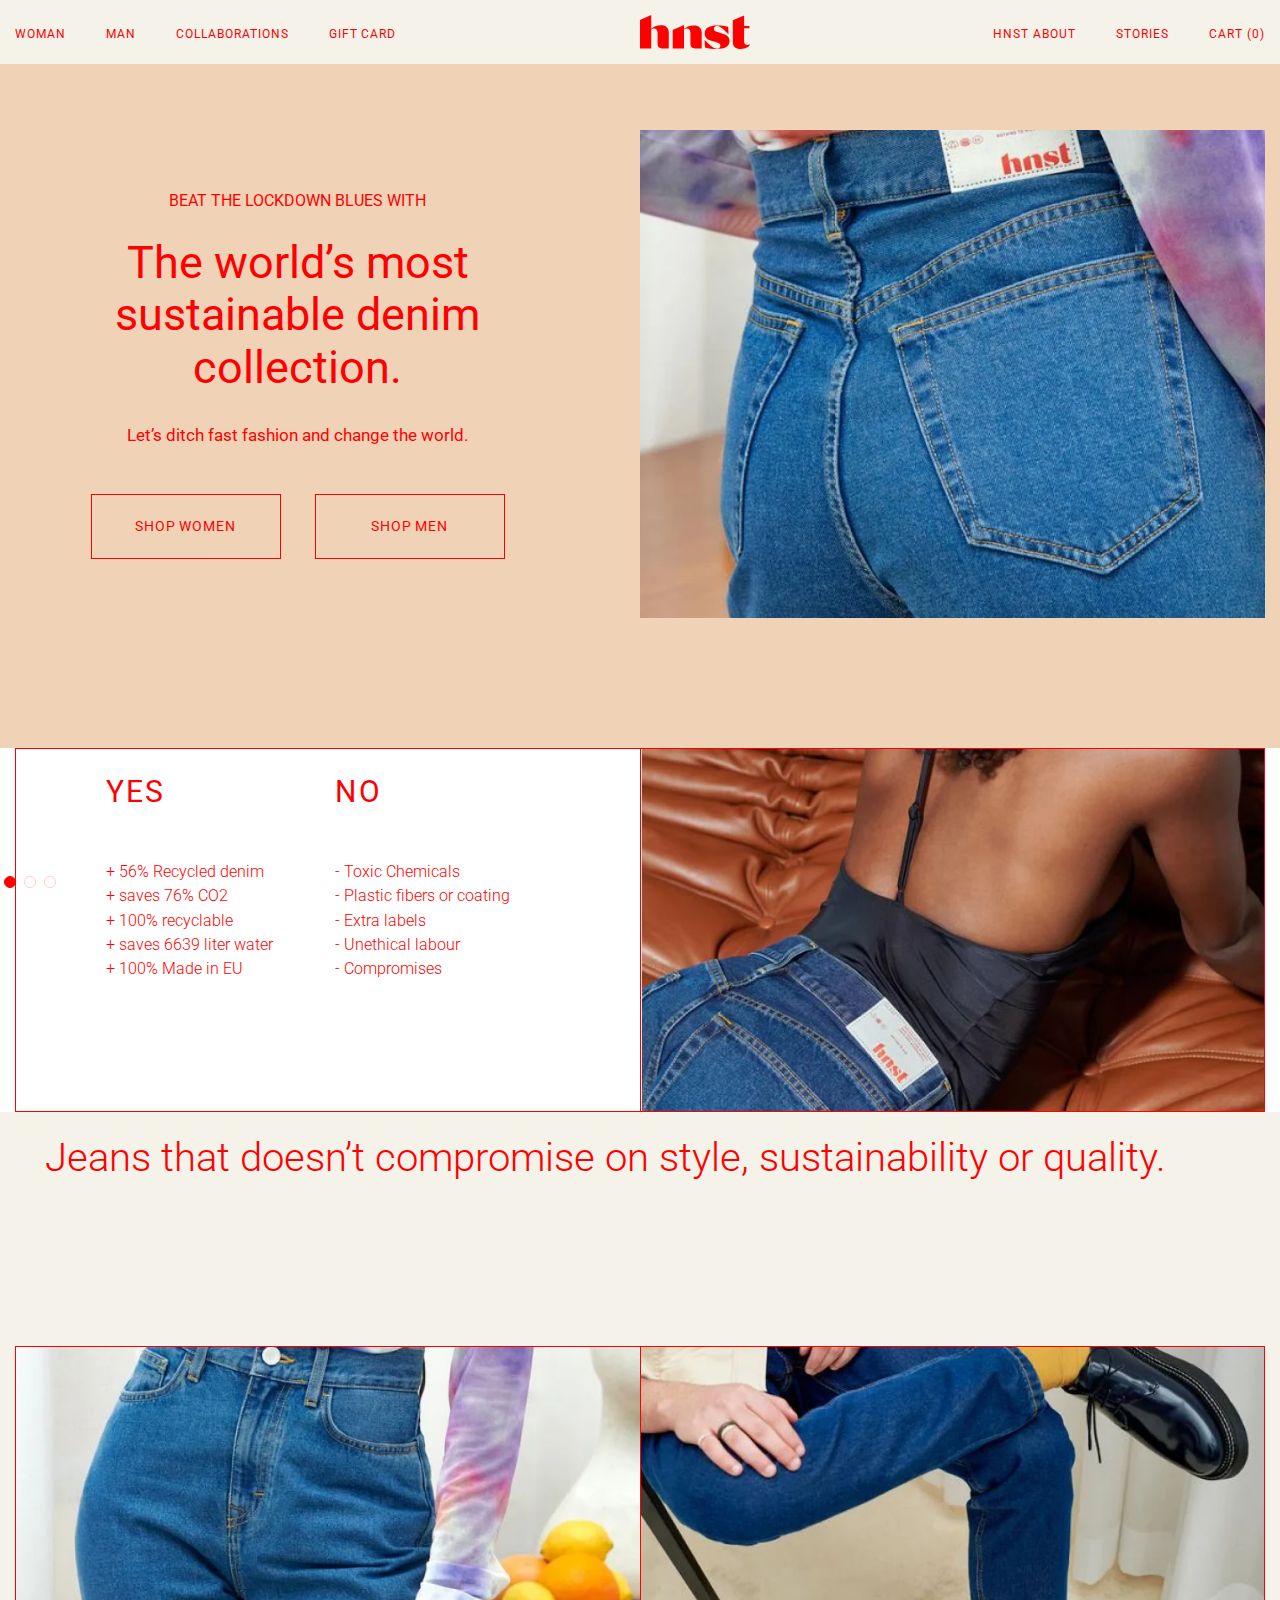
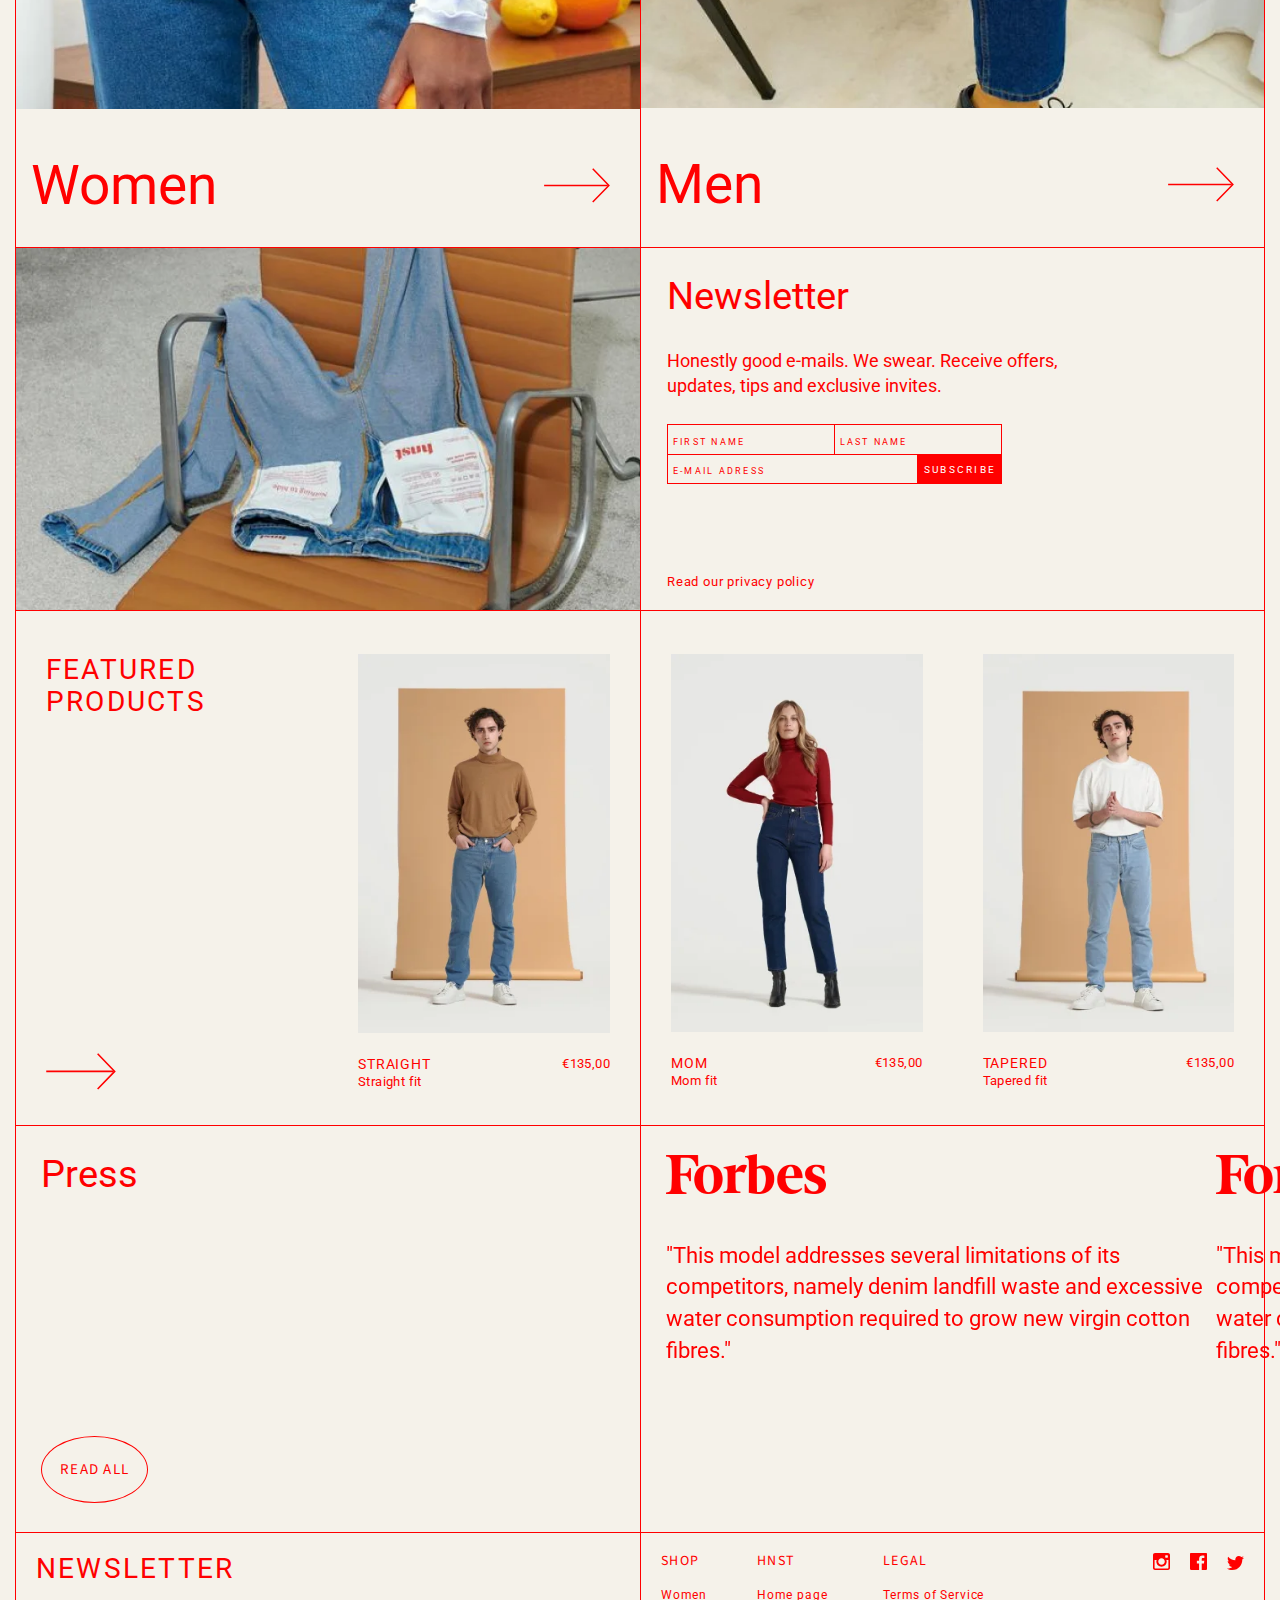
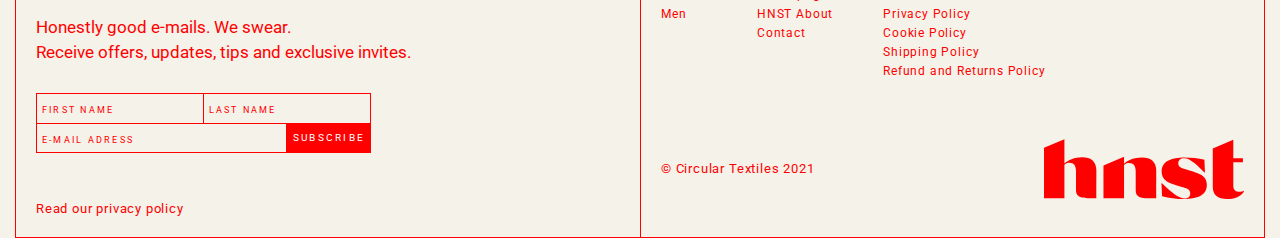
==== commit fef4daea: "Changed code" ====
--- a/index.html
+++ b/index.html
@@ -104,7 +104,7 @@
               </div>
             </div>
             <div class="hero__image">
-              <img src="images/hero_main.jpg" alt="" />
+              <img src="images/hero_main.webp" alt="" />
             </div>
           </div>
         </section>
@@ -140,7 +140,7 @@
               </div>
             </div>
             <div class="pros__image section-border__right-footer">
-              <img src="images/pros-img.jpg" alt="" />
+              <img src="images/pros-img.webp" alt="" />
             </div>
           </div>
         </section>
@@ -159,7 +159,7 @@
             <div class="links__side section-border__left section-border--mobile">
               <a href="404.html" class="links__link-block">
                 <div class="links__image">
-                  <img src="images/link-1.jpg" alt="" />
+                  <img src="images/link-1.webp" alt="" />
                 </div>
                 <div class="links__link">
                   <span class="links__text">Women</span>
@@ -171,7 +171,7 @@
             <div class="links__side section-border__right section-border--mobile" id="man">
               <a href="404.html" class="links__link-block">
                 <div class="links__image">
-                  <img src="images/link-2.jpg" alt="" />
+                  <img src="images/link-2.webp" alt="" />
                 </div>
                 <div class="links__link">
                   <span class="links__text">Men</span>
@@ -187,7 +187,7 @@
           <div class="subs__container container grid-container">
             <div class="subs__side section-border__left section-border--mobile">
               <div class="subs__image">
-                <img src="images/subs.jpg" alt="" />
+                <img src="images/subs.webp" alt="" />
               </div>
             </div>
 
@@ -248,7 +248,7 @@
                 <div class="feat__column">
                   <a href="404.html" class="feat__item">
                     <div class="feat__item-img">
-                      <img src="images/feat-1.jpg" alt="" />
+                      <img src="images/feat-1.webp" alt="" />
                     </div>
                     <div class="feat__item-text">
                       STRAIGHT <span class="feat__item-price">€135,00</span>
@@ -264,7 +264,7 @@
                 <div class="feat__column">
                   <a class="feat__item" href="404.html">
                     <div class="feat__item-img">
-                      <img src="images/feat-2.jpg" alt="" />
+                      <img src="images/feat-2.webp" alt="" />
                     </div>
                     <div class="feat__item-text">
                       MOM <span class="feat__item-price">€135,00</span>
@@ -276,7 +276,7 @@
                 <div class="feat__column">
                   <a class="feat__item" href="404.html">
                     <div class="feat__item-img">
-                      <img src="images/feat-3.jpg" alt="" />
+                      <img src="images/feat-3.webp" alt="" />
                     </div>
                     <div class="feat__item-text">
                       TAPERED <span class="feat__item-price">€135,00</span>
@@ -304,19 +304,19 @@
                   <div class="swiper-wrapper">
                     <!-- Slides -->
                     <div class="swiper-slide press-slide">
-                      <img src="images/slide-title.png" alt="" class="press__slider-title">
+                      <div class="press__slider-title"><img src="images/slide-title.png" alt=""></div>
                       <p class="press__slider-text">
                         "This model addresses several limitations of its competitors, namely denim landfill waste and excessive water consumption required to grow new virgin cotton fibres."
                       </p>
                     </div>
                     <div class="swiper-slide press-slide">
-                      <img src="images/slide-title.png" alt="" class="press__slider-title">
+                      <div class="press__slider-title"><img src="images/slide-title.png" alt=""></div>
                       <p class="press__slider-text">
                         "This model addresses several limitations of its competitors, namely denim landfill waste and excessive water consumption required to grow new virgin cotton fibres."
                       </p>
                     </div>
                     <div class="swiper-slide press-slide">
-                      <img src="images/slide-title.png" alt="" class="press__slider-title">
+                      <div class="press__slider-title"><img src="images/slide-title.png" alt=""></div>
                       <p class="press__slider-text">
                         "This model addresses several limitations of its competitors, namely denim landfill waste and excessive water consumption required to grow new virgin cotton fibres."
                       </p>
--- a/css/style.min.css
+++ b/css/style.min.css
@@ -1,3 +1,3 @@
-html{-webkit-box-sizing:border-box;box-sizing:border-box}*,*::after,*::before{-webkit-box-sizing:inherit;box-sizing:inherit}ul[class],ol[class]{padding:0}body,h1,h2,h3,h4,h5,h6,p,ul,ol,li,figure,figcaption,blockquote,dl,dd{margin:0}ul[class]{list-style:none}img{max-width:100%;display:block}input,button,textarea,select{font:inherit}a{text-decoration:none}html,body{height:100%}body{font-family:"Roboto", sans-serif;overflow-x:hidden}.none{display:none}.wrapper{display:-webkit-box;display:-ms-flexbox;display:flex;-webkit-box-orient:vertical;-webkit-box-direction:normal;-ms-flex-direction:column;flex-direction:column;min-height:100%}.main{-webkit-box-flex:1;-ms-flex:1 0 auto;flex:1 0 auto}.footer{-webkit-box-flex:0;-ms-flex:0 0 auto;flex:0 0 auto}.container{max-width:1440px;margin:0 auto;padding:0 15px}@media (max-width: 991.98px){.container{padding:0}}@media (max-width: 991.98px){.main{padding-top:120px}}@media (max-width: 767.98px){.main{padding-top:0}}.sticky{position:fixed;top:0;width:100%;z-index:12}.sticky.scrolled{background-color:#f0d1b78e;-webkit-transition:background-color 200ms linear;-o-transition:background-color 200ms linear;transition:background-color 200ms linear}.grid-container{display:-ms-grid;display:grid;-ms-grid-columns:1fr 0px 1fr;grid-template-columns:1fr 1fr;-ms-grid-rows:1fr;grid-template-rows:1fr;gap:0px 0px;grid-template-areas:". ."}@media (max-width: 767.98px){.grid-container{display:-ms-grid;display:grid;-ms-grid-columns:1fr;grid-template-columns:1fr;-ms-grid-rows:1fr 0px 1fr;grid-template-rows:1fr 1fr;gap:0px 0px;grid-template-areas:"."- "."}}.title{font-weight:400;font-size:65px;line-height:116.92308%;color:#ff0000}@media (max-width: 1460px){.title{font-size:45px}}@media (max-width: 1097px){.title{font-size:40px}}@media (max-width: 479.98px){.title{font-size:35px}}.subtitle{font-weight:400;font-size:34px;line-height:108.82353%;letter-spacing:2.23px;color:#ff0000}@media (max-width: 1460px){.subtitle{font-size:30px}}@media (max-width: 767.98px){.subtitle{font-size:25px}}@media (max-width: 479.98px){.subtitle{font-size:22px}}.btn{display:-webkit-inline-box;display:-ms-inline-flexbox;display:inline-flex;background-color:transparent;border:1px solid #ff0000;border-radius:0px;padding:0 15px;-webkit-box-align:center;-ms-flex-align:center;align-items:center;-webkit-box-pack:center;-ms-flex-pack:center;justify-content:center;text-align:center;height:65px;width:200px;font-weight:400;font-size:14px;line-height:464.28571%;letter-spacing:0.87px;text-transform:uppercase;color:#ff0000;-webkit-transition:background-color 0.3s ease 0s, color 0.3s ease 0s;-o-transition:background-color 0.3s ease 0s, color 0.3s ease 0s;transition:background-color 0.3s ease 0s, color 0.3s ease 0s;cursor:pointer}.btn-sm{padding:0 5px;height:30px;width:80px;background-color:#ff0000;font-weight:400;font-size:10px;line-height:370%;letter-spacing:2.23px;text-transform:uppercase;color:#ffffff}@media (max-width: 1460px){.btn{width:190px}}@media (min-width: 767.98px){.btn:hover{background-color:#ff0000;color:#fff}}@media (max-width: 991.98px){.btn{width:160px}}@media (max-width: 479.98px){.btn{height:55px;width:100%}}@media (max-width: 1460px){.btn--error{width:auto}}@media (max-width: 991.98px){.btn--error{width:auto}}.form{max-width:335px}@media (max-width: 767.98px){.form{max-width:100%}}.form input{-ms-flex-preferred-size:50%;flex-basis:50%;height:30px;padding:10px 5px 5px 5px;border:1px solid #ff0000;background-color:inherit;font-weight:400;font-size:9px;line-height:411.11111%;letter-spacing:2.23px;text-transform:uppercase;color:#ff0000}.form input::-webkit-input-placeholder{font-weight:400;font-size:9px;line-height:411.11111%;letter-spacing:2.23px;text-transform:uppercase;color:#ff0000}.form input::-moz-placeholder{font-weight:400;font-size:9px;line-height:411.11111%;letter-spacing:2.23px;text-transform:uppercase;color:#ff0000}.form input:-ms-input-placeholder{font-weight:400;font-size:9px;line-height:411.11111%;letter-spacing:2.23px;text-transform:uppercase;color:#ff0000}.form input::-ms-input-placeholder{font-weight:400;font-size:9px;line-height:411.11111%;letter-spacing:2.23px;text-transform:uppercase;color:#ff0000}.form input::placeholder{font-weight:400;font-size:9px;line-height:411.11111%;letter-spacing:2.23px;text-transform:uppercase;color:#ff0000}.form .group{display:-webkit-box;display:-ms-flexbox;display:flex}@media (max-width: 479.98px){.form .group{-webkit-box-orient:vertical;-webkit-box-direction:normal;-ms-flex-direction:column;flex-direction:column}}.form .group-ipb{-ms-flex-preferred-size:180%;flex-basis:180%}@media (max-width: 479.98px){.form .group-ipb{-ms-flex-preferred-size:100%;flex-basis:100%}}.form .group-border{border-bottom:none}.form .group-border:last-child{border-left:none}@media (max-width: 479.98px){.form .group-border:last-child{border-left:1px solid #ff0000}}@media (max-width: 479.98px){.form .group-border .group-border-sm{border-bottom:none}}.section-border__left{border:1px solid #ff0000;border-right:transparent;border-bottom:transparent}@media (max-width: 767.98px){.section-border__left{border:none}}.section-border__right{border:1px solid #ff0000;border-bottom:transparent}@media (max-width: 767.98px){.section-border__right{border:none}}.section-border__left-footer{border:1px solid #ff0000;border-right:transparent}@media (max-width: 767.98px){.section-border__left-footer{border:none}}.section-border__right-footer{border:1px solid #ff0000}@media (max-width: 767.98px){.section-border__right-footer{border:none}}@media (max-width: 767.98px){.section-border--mobile{border:1px solid #ff0000;border-bottom:transparent}}@media (max-width: 1240px){.section-border--mobile-p{border:1px solid #ff0000;border-bottom:transparent}}@media (max-width: 767.98px){.section-border--mobile-bottom{border:1px solid #ff0000;border-bottom:1px solid #ff0000}}.header{background-color:#f5f2ea;padding:15px 0}@media (max-width: 767.98px){.header{background-color:transparent;padding:15px}}.header__container{min-height:100%}.header__menu{display:-webkit-box;display:-ms-flexbox;display:flex;margin:0 auto;-webkit-box-pack:justify;-ms-flex-pack:justify;justify-content:space-between;-webkit-box-align:center;-ms-flex-align:center;align-items:center;max-width:100%}@media (max-width: 991.98px){.header__menu{-webkit-box-orient:vertical;-webkit-box-direction:normal;-ms-flex-direction:column;flex-direction:column}}@media (max-width: 767.98px){.header__menu{-webkit-box-pack:start;-ms-flex-pack:start;justify-content:flex-start}}.header__list{display:-webkit-box;display:-ms-flexbox;display:flex}@media (max-width: 991.98px){.header__list{-webkit-box-ordinal-group:3;-ms-flex-order:2;order:2;margin-bottom:15px}.header__list:last-child{margin-bottom:0}}@media (max-width: 767.98px){.header__list{-webkit-box-orient:vertical;-webkit-box-direction:normal;-ms-flex-direction:column;flex-direction:column;-webkit-box-align:center;-ms-flex-align:center;align-items:center;-webkit-box-pack:center;-ms-flex-pack:center;justify-content:center}}.header__list-item{margin-right:40px}.header__list-item:last-child{margin-right:0;margin-bottom:0}.header__list-link{font-size:12px;line-height:125%;letter-spacing:0.98px;text-transform:uppercase;color:#ff0000;-webkit-transition:all 0.3s linear;-o-transition:all 0.3s linear;transition:all 0.3s linear}.header__list-link:hover{color:#900}.header__logo{width:110px;height:34px}.header__logo img{max-width:100%}@media (max-width: 991.98px){.header__logo{-webkit-box-ordinal-group:2;-ms-flex-order:1;order:1;margin-bottom:10px}}@media (max-width: 767.98px){.header__logo{margin-bottom:40px}}.header__burger{display:none}@media (max-width: 767.98px){body.lock{overflow:hidden}.header__burger{display:block;position:relative;width:30px;height:20px;position:relative;z-index:3}.header__burger span{position:absolute;background-color:#000;position:absolute;left:0;width:100%;height:2px;top:9px;-webkit-transition:all 0.3s ease 0s;-o-transition:all 0.3s ease 0s;transition:all 0.3s ease 0s}.header__burger:before,.header__burger:after{content:"";background-color:#000;position:absolute;width:100%;height:2px;left:0;-webkit-transition:all 0.3s ease 0s;-o-transition:all 0.3s ease 0s;transition:all 0.3s ease 0s}.header__burger:before{top:0}.header__burger:after{bottom:0}.header__burger.active span{-webkit-transform:scale(0);-ms-transform:scale(0);transform:scale(0)}.header__burger.active:before{-webkit-transform:rotate(45deg);-ms-transform:rotate(45deg);transform:rotate(45deg);top:9px;background-color:#ff0000}.header__burger.active:after{-webkit-transform:rotate(-45deg);-ms-transform:rotate(-45deg);transform:rotate(-45deg);bottom:9px;background-color:#ff0000}.header__menu{position:fixed;top:-100%;left:0;width:100%;height:100%;overflow:auto;-webkit-transition:all 0.3s ease 0s;-o-transition:all 0.3s ease 0s;transition:all 0.3s ease 0s;background-color:#f0d1b7;padding:15px 10px 20px 10px}.header__menu.active{top:0}.header__list li{margin:0px 0px 20px 0px}.header__list-link{font-size:18px}}.hero{background-color:#f0d2b7;padding:130px 0 130px}@media (max-width: 1097px){.hero{padding:80px 0}}@media (max-width: 767.98px){.hero{padding:40px 0 0}}.hero__content{text-align:center;padding:0 60px 0 0;margin:auto}@media (max-width: 1240px){.hero__content{padding:0 30px 0 0}}.hero__content *:last-child{margin-bottom:0}@media (max-width: 1097px){.hero__content{margin-bottom:29px;padding:0 15px}}.hero__image{padding:0px 0px 78% 0px;overflow:hidden;position:relative}@media (max-width: 767.98px){.hero__image{padding:0px 0px 48% 0px}}.hero__image img{width:100%;height:100%;-o-object-fit:cover;object-fit:cover;position:absolute;top:0;left:0}.hero__up{margin-bottom:25px;font-weight:400;font-size:19px;line-height:147.36842%;text-align:center;text-transform:uppercase;color:#ff0000}@media (max-width: 1460px){.hero__up{font-size:16px}}@media (max-width: 1097px){.hero__up{font-size:14px}}.hero__title{margin:0 auto;margin-bottom:29px;text-align:center;max-width:570px}.hero__text{margin-bottom:72px;font-size:21px;line-height:152.38095%;text-align:center;color:#ff0000}@media (max-width: 1460px){.hero__text{font-size:17px;margin-bottom:45px}}@media (max-width: 1240px){.hero__text{margin-bottom:35px}}@media (max-width: 479.98px){.hero__text{font-size:15px}}@media (max-width: 479.98px){.hero__btns{display:-webkit-box;display:-ms-flexbox;display:flex;-webkit-box-orient:vertical;-webkit-box-direction:normal;-ms-flex-direction:column;flex-direction:column;-webkit-box-pack:center;-ms-flex-pack:center;justify-content:center;-webkit-box-align:center;-ms-flex-align:center;align-items:center}}.hero__btn{margin-right:30px}.hero__btn:last-child{margin-right:0}@media (max-width: 479.98px){.hero__btn{margin-right:0;margin-bottom:15px}}.pros__content{padding:0 60px 0 0}.pros__content *:last-child{margin-bottom:0}@media (max-width: 1460px){.pros__content{padding:0 40px 0 0}}@media (max-width: 1097px){.pros__content{padding:0}}.pros__inside{display:-webkit-box;display:-ms-flexbox;display:flex;-webkit-box-pack:space-evenly;-ms-flex-pack:space-evenly;justify-content:space-evenly;padding:27px}@media (max-width: 991.98px){.pros__inside{-webkit-box-pack:justify;-ms-flex-pack:justify;justify-content:space-between}}@media (max-width: 767.98px){.pros__inside{-webkit-box-pack:space-evenly;-ms-flex-pack:space-evenly;justify-content:space-evenly}}@media (max-width: 479.98px){.pros__inside{padding:20px 0px}}.pros__subtitle{margin-bottom:52px}@media (max-width: 991.98px){.pros__subtitle{margin-bottom:40px}}@media (max-width: 767.98px){.pros__subtitle{margin-bottom:30px}}.pros__list-item{font-weight:300;font-size:21px;line-height:152.38095%;color:#ff0000}@media (max-width: 1460px){.pros__list-item{font-size:16px}}@media (max-width: 991.98px){.pros__list-item{font-size:15px}}@media (max-width: 767.98px){.pros__list-item{font-size:14px}}.pros__image{padding:0px 0px 58% 0px;overflow:hidden;position:relative}@media (max-width: 767.98px){.pros__image{padding:0px 0px 30% 0px}}.pros__image img{width:100%;height:100%;-o-object-fit:cover;object-fit:cover;position:absolute;top:0;left:0}.quote{padding:25px 30px 167px 30px;background-color:#f5f2ea}@media (max-width: 1097px){.quote{padding:25px 30px 80px 30px}}.quote__text{font-weight:300;font-size:46px;line-height:104.34783%;color:#ff0000}@media (max-width: 1460px){.quote__text{font-size:40px}}@media (max-width: 1097px){.quote__text{font-size:25px;text-align:center}}@media (max-width: 479.98px){.quote__text{font-size:25px}}.links{background-color:#f5f2ea}.links__side:hover .links__icon{-webkit-transform:translateX(10px);-ms-transform:translateX(10px);transform:translateX(10px)}.links__image{margin-bottom:50px;padding:0px 0px 58% 0px;overflow:hidden;position:relative}@media (max-width: 1460px){.links__image{margin-bottom:45px}}@media (max-width: 1240px){.links__image{margin-bottom:40px}}@media (max-width: 1097px){.links__image{margin-bottom:35px}}@media (max-width: 767.98px){.links__image{margin-bottom:30px;padding:0px 0px 48% 0px}}.links__image img{width:100%;height:100%;-o-object-fit:cover;object-fit:cover;position:absolute;top:0;left:0}.links__text{font-weight:400;font-size:65px;line-height:116.92308%;color:#ff0000;padding:0 15px;-webkit-transition:all 0.3s linear;-o-transition:all 0.3s linear;transition:all 0.3s linear}@media (max-width: 1460px){.links__text{font-size:55px}}@media (max-width: 1240px){.links__text{font-size:50px}}@media (max-width: 991.98px){.links__text{font-size:40px}}@media (max-width: 767.98px){.links__text{font-size:30px}}.links__link{display:-webkit-inline-box;display:-ms-inline-flexbox;display:inline-flex;-webkit-box-align:center;-ms-flex-align:center;align-items:center;width:100%;padding-bottom:30px}@media (max-width: 767.98px){.links__link{padding-bottom:15px}}.links__icon{margin-left:auto;margin-right:28px;width:70px;height:35px;-webkit-transition:all 0.3s linear;-o-transition:all 0.3s linear;transition:all 0.3s linear}@media (max-width: 991.98px){.links__icon{width:60px;height:25px}}@media (max-width: 767.98px){.links__icon{margin-right:15px}}.subs{background-color:#f5f2ea}.subs__image{padding:0px 0px 58% 0px;overflow:hidden;position:relative}@media (max-width: 991.98px){.subs__image{padding:0px 0px 60% 0px}}@media (max-width: 767.98px){.subs__image{padding:0px 0px 48% 0px}}@media (max-width: 479.98px){.subs__image{padding:0px 0px 100% 0px}}.subs__image img{width:100%;height:100%;-o-object-fit:cover;object-fit:cover;position:absolute;top:0;left:0}.subs__right-side{padding:29px 0 20px 26px;display:-webkit-box;display:-ms-flexbox;display:flex;-webkit-box-orient:vertical;-webkit-box-direction:normal;-ms-flex-direction:column;flex-direction:column;-webkit-box-pack:justify;-ms-flex-pack:justify;justify-content:space-between}@media (max-width: 991.98px){.subs__right-side{padding:15px}}@media (max-width: 767.98px){.subs__right-side{text-align:center}}@media (max-width: 479.98px){.subs__right-side{padding:10px 26px 10px 26px}}.subs__title{margin-bottom:31px;font-weight:400;font-size:48px;line-height:104.16667%;color:#ff0000}@media (max-width: 1460px){.subs__title{font-size:38px}}@media (max-width: 991.98px){.subs__title{font-size:25px}}@media (max-width: 479.98px){.subs__title{font-size:22px}}.subs__text{margin-bottom:26px;max-width:419px;font-weight:400;font-size:20px;line-height:140%;color:#ff0000}@media (max-width: 1460px){.subs__text{font-size:18px}}@media (max-width: 991.98px){.subs__text{font-size:14px;max-width:100%}}@media (max-width: 479.98px){.subs__text{font-size:12px}}.subs__policy{font-weight:400;font-size:13px;line-height:115.38462%;letter-spacing:0.81px;color:#ff0000}@media (max-width: 767.98px){.subs__policy{font-size:11px}}.feat{background-color:#f5f2ea}.feat__side:hover .feat__link{-webkit-transform:translateX(10px);-ms-transform:translateX(10px);transform:translateX(10px)}.feat__link{-webkit-transition:all 0.3s linear;-o-transition:all 0.3s linear;transition:all 0.3s linear}@media (max-width: 479.98px){.feat .grid-container{display:-webkit-box;display:-ms-flexbox;display:flex;-webkit-box-orient:vertical;-webkit-box-direction:normal;-ms-flex-direction:column;flex-direction:column}}.feat__title{font-weight:400;font-size:33px;line-height:112.12121%;letter-spacing:2.23px;text-transform:uppercase;color:#ff0000;-webkit-box-flex:1;-ms-flex:1 1 auto;flex:1 1 auto}@media (max-width: 1460px){.feat__title{font-size:28px}}@media (max-width: 991.98px){.feat__title{font-size:22px}}@media (max-width: 479.98px){.feat__title{font-size:20px}}.feat__item{display:-webkit-box;display:-ms-flexbox;display:flex;-webkit-box-orient:vertical;-webkit-box-direction:normal;-ms-flex-direction:column;flex-direction:column;min-height:100%;padding:43px 30px 35px}@media (max-width: 479.98px){.feat__item{padding:33px 20px 25px}}@media (max-width: 479.98px){.feat__item-row{-webkit-box-orient:horizontal;-webkit-box-direction:normal;-ms-flex-direction:row;flex-direction:row}}.feat__item-img{overflow:hidden;margin-bottom:23px}@media (max-width: 991.98px){.feat__item-img{margin-bottom:15px}}.feat__item-img img{width:100%;height:100%;-o-object-fit:cover;object-fit:cover}.feat__item-text{font-weight:400;font-size:14px;line-height:128.57143%;letter-spacing:0.87px;color:#ff0000;display:-webkit-inline-box;display:-ms-inline-flexbox;display:inline-flex;-webkit-box-pack:justify;-ms-flex-pack:justify;justify-content:space-between}@media (max-width: 991.98px){.feat__item-text{font-size:12px}}.feat__item-price{font-size:13px;line-height:123.07692%;letter-spacing:0.4px}@media (max-width: 991.98px){.feat__item-price{font-size:11px}}.feat__item-label{font-weight:400;font-size:13px;line-height:123.07692%;letter-spacing:0.4px;color:#ff0000;text-transform:initial}@media (max-width: 991.98px){.feat__item-label{font-size:12px}}.feat__body{display:-webkit-box;display:-ms-flexbox;display:flex}@media (max-width: 479.98px){.feat__body{-webkit-box-orient:vertical;-webkit-box-direction:normal;-ms-flex-direction:column;flex-direction:column}}.feat__column{-webkit-box-flex:0;-ms-flex:0 1 50%;flex:0 1 50%}.press{background-color:#f5f2ea}@media (max-width: 1240px){.press .grid-container{display:-ms-grid;display:grid;-ms-grid-columns:1fr;grid-template-columns:1fr;-ms-grid-rows:1fr 0px 1fr;grid-template-rows:1fr 1fr;gap:0px 0px;grid-template-areas:"."- "."}}.press__side{padding:28px 25px}@media (max-width: 767.98px){.press__side{padding:28px 15px}}.press__side-flex{display:-webkit-box;display:-ms-flexbox;display:flex;-webkit-box-orient:vertical;-webkit-box-direction:normal;-ms-flex-direction:column;flex-direction:column;-webkit-box-align:baseline;-ms-flex-align:baseline;align-items:baseline;-webkit-box-pack:justify;-ms-flex-pack:justify;justify-content:space-between}.press__title{font-weight:400;font-size:47px;line-height:106.38298%;color:#ff0000}@media (max-width: 1460px){.press__title{font-size:38px}}@media (max-width: 991.98px){.press__title{font-size:28px}}@media (max-width: 479.98px){.press__title{font-size:20px}}.press__link{font-family:"Source Sans Pro", sans-serif;font-weight:400;font-size:15px;line-height:446.66667%;text-align:center;letter-spacing:1.27px;text-transform:uppercase;color:#ff0000;border:1px solid #ff0000;padding:22px 18px;border-radius:50%;-webkit-transition:all 0.3s linear;-o-transition:all 0.3s linear;transition:all 0.3s linear}@media (min-width: 767.98px){.press__link:hover{background-color:#ff0000;color:#fff}}.press .swiper-container{width:650px;height:400px}@media (max-width: 1460px){.press .swiper-container{width:550px;height:350px}}@media (max-width: 767.98px){.press .swiper-container{width:100%;max-width:400px}}@media (max-width: 479.98px){.press .swiper-container{max-width:280px}}.press .swiper-pagination{text-align:left}.press .swiper-pagination-bullet{width:12px;height:12px;border:1px solid #ff0000;background-color:transparent}.press .swiper-pagination-bullet-active{background-color:#ff0000}.press .swiper-container-horizontal>.swiper-pagination-bullets .swiper-pagination-bullet{margin:0 7px}.press .swiper-container-horizontal>.swiper-pagination-bullets .swiper-pagination-bullet:first-child{margin:0 7px 0 0px}.press__slider-title{margin-bottom:46px}.press__slider-text{font-weight:400;font-size:22px;line-height:145.45455%;color:#ff0000;max-width:650px}@media (max-width: 1240px){.press__slider-text{font-size:18px}}@media (max-width: 767.98px){.press__slider-text{max-width:400px}}@media (max-width: 479.98px){.press__slider-text{max-width:285px}}.footer{background-color:#f5f2ea}.footer__title{margin-bottom:30px;font-weight:400;font-size:32px;line-height:115.625%;color:#ff0000;letter-spacing:2.23px;text-transform:uppercase}@media (max-width: 1460px){.footer__title{font-size:28px}}@media (max-width: 991.98px){.footer__title{font-size:24px}}@media (max-width: 479.98px){.footer__title{font-size:18px}}.footer__text{margin-bottom:28px;font-weight:400;font-size:19px;line-height:147.36842%;color:#ff0000}@media (max-width: 1460px){.footer__text{font-size:17px}}@media (max-width: 991.98px){.footer__text{font-size:16px}}@media (max-width: 479.98px){.footer__text{font-size:14px}}.footer__form{margin-bottom:45px}.footer__policy{font-weight:400;font-size:13px;line-height:115.38462%;letter-spacing:0.81px;color:#ff0000}@media (max-width: 767.98px){.footer__policy{font-size:11px}}@media (max-width: 479.98px){.footer__side--flex{display:-webkit-box;display:-ms-flexbox;display:flex;-webkit-box-orient:vertical;-webkit-box-direction:normal;-ms-flex-direction:column;flex-direction:column;-webkit-box-pack:justify;-ms-flex-pack:justify;justify-content:space-between}}.footer__top{display:-webkit-box;display:-ms-flexbox;display:flex;-webkit-box-pack:justify;-ms-flex-pack:justify;justify-content:space-between;margin-bottom:60px}@media (max-width: 479.98px){.footer__top{-webkit-box-orient:vertical;-webkit-box-direction:normal;-ms-flex-direction:column;flex-direction:column;margin-bottom:0}}.footer__side{padding:20px}@media (max-width: 1097px){.footer__top-social{display:-webkit-box;display:-ms-flexbox;display:flex;-webkit-box-orient:vertical;-webkit-box-direction:normal;-ms-flex-direction:column;flex-direction:column}}@media (max-width: 479.98px){.footer__top-social{-webkit-box-orient:horizontal;-webkit-box-direction:normal;-ms-flex-direction:row;flex-direction:row;-webkit-box-pack:space-evenly;-ms-flex-pack:space-evenly;justify-content:space-evenly}}.footer__top-social a{margin-left:26px}@media (max-width: 1460px){.footer__top-social a{margin-left:16px}}@media (max-width: 1097px){.footer__top-social a{margin-left:0;margin-bottom:20px}}@media (max-width: 479.98px){.footer__top-social a{margin-bottom:0}}.footer__top-social a:first-child{margin-left:0}.footer__top-social svg{fill:#ff0000;-webkit-transition:fill 0.3s ease;-o-transition:fill 0.3s ease;transition:fill 0.3s ease}@media (min-width: 767.98px){.footer__top-social svg:hover{fill:#b30000}}.footer__top-wrap{margin-right:80px}@media (max-width: 1460px){.footer__top-wrap{margin-right:50px}}@media (max-width: 1097px){.footer__top-wrap{margin-right:40px}}.footer__top-wrap:last-child{margin-right:0}.footer__top-links{display:-webkit-box;display:-ms-flexbox;display:flex}@media (max-width: 479.98px){.footer__top-links{margin-bottom:60px}}.footer__top-title{margin-bottom:14px;font-family:"Source Sans Pro", sans-serif;font-weight:400;font-size:15px;line-height:126.66667%;letter-spacing:1.27px;text-transform:uppercase;color:#ff0000}@media (max-width: 1460px){.footer__top-title{font-size:14px}}@media (max-width: 1097px){.footer__top-title{font-size:13px}}.footer__top-list-link{margin-bottom:9px;font-weight:400;font-size:13px;line-height:115.38462%;letter-spacing:0.81px;color:#ff0000}@media (max-width: 1460px){.footer__top-list-link{font-size:12px}}@media (max-width: 1097px){.footer__top-list-link{font-size:11px}}.footer__bottom-copy{font-weight:400;font-size:13px;line-height:115.38462%;letter-spacing:0.81px;color:#ff0000}.footer__bottom{display:-webkit-box;display:-ms-flexbox;display:flex;-webkit-box-pack:justify;-ms-flex-pack:justify;justify-content:space-between;-webkit-box-align:center;-ms-flex-align:center;align-items:center}@media (max-width: 1097px){.footer__bottom-logo{width:150px}}
+html{-webkit-box-sizing:border-box;box-sizing:border-box}*,*::after,*::before{-webkit-box-sizing:inherit;box-sizing:inherit}ul[class],ol[class]{padding:0}body,h1,h2,h3,h4,h5,h6,p,ul,ol,li,figure,figcaption,blockquote,dl,dd{margin:0}ul[class]{list-style:none}img{max-width:100%;display:block}input,button,textarea,select{font:inherit}a{text-decoration:none}html,body{height:100%}body{font-family:"Roboto", sans-serif;overflow-x:hidden}.none{display:none}.wrapper{display:-webkit-box;display:-ms-flexbox;display:flex;-webkit-box-orient:vertical;-webkit-box-direction:normal;-ms-flex-direction:column;flex-direction:column;min-height:100%}.main{-webkit-box-flex:1;-ms-flex:1 0 auto;flex:1 0 auto}.footer{-webkit-box-flex:0;-ms-flex:0 0 auto;flex:0 0 auto}.container{max-width:1440px;margin:0 auto;padding:0 15px}@media (max-width: 991.98px){.container{padding:0}}@media (max-width: 991.98px){.main{padding-top:120px}}@media (max-width: 767.98px){.main{padding-top:0}}.sticky{position:fixed;top:0;width:100%;z-index:12}.sticky.scrolled{background-color:#f0d1b7;-webkit-transition:background-color 200ms linear;-o-transition:background-color 200ms linear;transition:background-color 200ms linear}.grid-container{display:-ms-grid;display:grid;-ms-grid-columns:1fr 0px 1fr;grid-template-columns:1fr 1fr;-ms-grid-rows:1fr;grid-template-rows:1fr;gap:0px 0px;grid-template-areas:". ."}@media (max-width: 767.98px){.grid-container{display:-ms-grid;display:grid;-ms-grid-columns:1fr;grid-template-columns:1fr;-ms-grid-rows:1fr 0px 1fr;grid-template-rows:1fr 1fr;gap:0px 0px;grid-template-areas:"."+ "."}}.title{font-weight:400;font-size:65px;line-height:116.92308%;color:#ff0000}@media (max-width: 1460px){.title{font-size:45px}}@media (max-width: 1097px){.title{font-size:40px}}@media (max-width: 479.98px){.title{font-size:35px}}.subtitle{font-weight:400;font-size:34px;line-height:108.82353%;letter-spacing:2.23px;color:#ff0000}@media (max-width: 1460px){.subtitle{font-size:30px}}@media (max-width: 767.98px){.subtitle{font-size:25px}}@media (max-width: 479.98px){.subtitle{font-size:22px}}.btn{display:-webkit-inline-box;display:-ms-inline-flexbox;display:inline-flex;background-color:transparent;border:1px solid #ff0000;border-radius:0px;padding:0 15px;-webkit-box-align:center;-ms-flex-align:center;align-items:center;-webkit-box-pack:center;-ms-flex-pack:center;justify-content:center;text-align:center;height:65px;width:200px;font-weight:400;font-size:14px;line-height:464.28571%;letter-spacing:0.87px;text-transform:uppercase;color:#ff0000;-webkit-transition:background-color 0.3s ease 0s, color 0.3s ease 0s;-o-transition:background-color 0.3s ease 0s, color 0.3s ease 0s;transition:background-color 0.3s ease 0s, color 0.3s ease 0s;cursor:pointer}.btn-sm{padding:0 5px;height:30px;width:80px;background-color:#ff0000;font-weight:400;font-size:10px;line-height:370%;letter-spacing:2.23px;text-transform:uppercase;color:#ffffff}@media (max-width: 1460px){.btn{width:190px}}@media (min-width: 767.98px){.btn:hover{background-color:#ff0000;color:#fff}}@media (max-width: 991.98px){.btn{width:160px}}@media (max-width: 479.98px){.btn{height:55px;width:100%}}@media (max-width: 1460px){.btn--error{width:auto}}@media (max-width: 991.98px){.btn--error{width:auto}}.form{max-width:335px}@media (max-width: 767.98px){.form{max-width:100%}}.form input{-ms-flex-preferred-size:50%;flex-basis:50%;height:30px;padding:10px 5px 5px 5px;border:1px solid #ff0000;background-color:inherit;font-weight:400;font-size:9px;line-height:411.11111%;letter-spacing:2.23px;text-transform:uppercase;color:#ff0000}.form input::-webkit-input-placeholder{font-weight:400;font-size:9px;line-height:411.11111%;letter-spacing:2.23px;text-transform:uppercase;color:#ff0000}.form input::-moz-placeholder{font-weight:400;font-size:9px;line-height:411.11111%;letter-spacing:2.23px;text-transform:uppercase;color:#ff0000}.form input:-ms-input-placeholder{font-weight:400;font-size:9px;line-height:411.11111%;letter-spacing:2.23px;text-transform:uppercase;color:#ff0000}.form input::-ms-input-placeholder{font-weight:400;font-size:9px;line-height:411.11111%;letter-spacing:2.23px;text-transform:uppercase;color:#ff0000}.form input::placeholder{font-weight:400;font-size:9px;line-height:411.11111%;letter-spacing:2.23px;text-transform:uppercase;color:#ff0000}.form .group{display:-webkit-box;display:-ms-flexbox;display:flex}@media (max-width: 479.98px){.form .group{-webkit-box-orient:vertical;-webkit-box-direction:normal;-ms-flex-direction:column;flex-direction:column}}.form .group-ipb{-ms-flex-preferred-size:180%;flex-basis:180%}@media (max-width: 479.98px){.form .group-ipb{-ms-flex-preferred-size:100%;flex-basis:100%}}.form .group-border{border-bottom:none}.form .group-border:last-child{border-left:none}@media (max-width: 479.98px){.form .group-border:last-child{border-left:1px solid #ff0000}}@media (max-width: 479.98px){.form .group-border .group-border-sm{border-bottom:none}}.section-border__left{border:1px solid #ff0000;border-right:transparent;border-bottom:transparent}@media (max-width: 767.98px){.section-border__left{border:none}}.section-border__right{border:1px solid #ff0000;border-bottom:transparent}@media (max-width: 767.98px){.section-border__right{border:none}}.section-border__left-footer{border:1px solid #ff0000;border-right:transparent}@media (max-width: 767.98px){.section-border__left-footer{border:none}}.section-border__right-footer{border:1px solid #ff0000}@media (max-width: 767.98px){.section-border__right-footer{border:none}}@media (max-width: 767.98px){.section-border--mobile{border:1px solid #ff0000;border-bottom:transparent}}@media (max-width: 1240px){.section-border--mobile-p{border:1px solid #ff0000;border-bottom:transparent}}@media (max-width: 767.98px){.section-border--mobile-bottom{border:1px solid #ff0000;border-bottom:1px solid #ff0000}}.header{background-color:#f5f2ea;padding:15px 0}@media (max-width: 767.98px){.header{background-color:transparent;padding:15px}}.header__container{min-height:100%}.header__menu{display:-webkit-box;display:-ms-flexbox;display:flex;margin:0 auto;-webkit-box-pack:justify;-ms-flex-pack:justify;justify-content:space-between;-webkit-box-align:center;-ms-flex-align:center;align-items:center;max-width:100%}@media (max-width: 991.98px){.header__menu{-webkit-box-orient:vertical;-webkit-box-direction:normal;-ms-flex-direction:column;flex-direction:column}}@media (max-width: 767.98px){.header__menu{-webkit-box-pack:start;-ms-flex-pack:start;justify-content:flex-start}}.header__list{display:-webkit-box;display:-ms-flexbox;display:flex}@media (max-width: 991.98px){.header__list{-webkit-box-ordinal-group:3;-ms-flex-order:2;order:2;margin-bottom:15px}.header__list:last-child{margin-bottom:0}}@media (max-width: 767.98px){.header__list{-webkit-box-orient:vertical;-webkit-box-direction:normal;-ms-flex-direction:column;flex-direction:column;-webkit-box-align:center;-ms-flex-align:center;align-items:center;-webkit-box-pack:center;-ms-flex-pack:center;justify-content:center}}.header__list-item{margin-right:40px}.header__list-item:last-child{margin-right:0;margin-bottom:0}.header__list-link{font-size:12px;line-height:125%;letter-spacing:0.98px;text-transform:uppercase;color:#ff0000;-webkit-transition:all 0.3s linear;-o-transition:all 0.3s linear;transition:all 0.3s linear}.header__list-link:hover{color:#900}.header__logo{width:110px;height:34px}.header__logo img{max-width:100%;height:auto}@media (max-width: 991.98px){.header__logo{-webkit-box-ordinal-group:2;-ms-flex-order:1;order:1;margin-bottom:10px}}@media (max-width: 767.98px){.header__logo{margin-bottom:40px}}.header__burger{display:none}@media (max-width: 767.98px){body.lock{overflow:hidden}.header__burger{display:block;position:relative;width:30px;height:20px;position:relative;z-index:3}.header__burger span{position:absolute;background-color:#000;position:absolute;left:0;width:100%;height:2px;top:9px;-webkit-transition:all 0.3s ease 0s;-o-transition:all 0.3s ease 0s;transition:all 0.3s ease 0s}.header__burger:before,.header__burger:after{content:"";background-color:#000;position:absolute;width:100%;height:2px;left:0;-webkit-transition:all 0.3s ease 0s;-o-transition:all 0.3s ease 0s;transition:all 0.3s ease 0s}.header__burger:before{top:0}.header__burger:after{bottom:0}.header__burger.active span{-webkit-transform:scale(0);-ms-transform:scale(0);transform:scale(0)}.header__burger.active:before{-webkit-transform:rotate(45deg);-ms-transform:rotate(45deg);transform:rotate(45deg);top:9px;background-color:#ff0000}.header__burger.active:after{-webkit-transform:rotate(-45deg);-ms-transform:rotate(-45deg);transform:rotate(-45deg);bottom:9px;background-color:#ff0000}.header__menu{position:fixed;top:-100%;left:0;width:100%;height:100%;overflow:auto;-webkit-transition:all 0.3s ease 0s;-o-transition:all 0.3s ease 0s;transition:all 0.3s ease 0s;background-color:#f0d1b7;padding:15px 10px 20px 10px}.header__menu.active{top:0}.header__list li{margin:0px 0px 20px 0px}.header__list-link{font-size:18px}}.hero{background-color:#f0d2b7;padding:130px 0 130px}@media (max-width: 1097px){.hero{padding:80px 0}}@media (max-width: 767.98px){.hero{padding:40px 0 0}}.hero__content{text-align:center;padding:0 60px 0 0;margin:auto}@media (max-width: 1240px){.hero__content{padding:0 30px 0 0}}.hero__content *:last-child{margin-bottom:0}@media (max-width: 1097px){.hero__content{margin-bottom:29px;padding:0 15px}}.hero__image{padding:0px 0px 78% 0px;overflow:hidden;position:relative}@media (max-width: 767.98px){.hero__image{padding:0px 0px 48% 0px}}.hero__image img{width:100%;height:100%;-o-object-fit:cover;object-fit:cover;position:absolute;top:0;left:0}.hero__up{margin-bottom:25px;font-weight:400;font-size:19px;line-height:147.36842%;text-align:center;text-transform:uppercase;color:#ff0000}@media (max-width: 1460px){.hero__up{font-size:16px}}@media (max-width: 1097px){.hero__up{font-size:14px}}.hero__title{margin:0 auto;margin-bottom:29px;text-align:center;max-width:570px}.hero__text{margin-bottom:72px;font-size:21px;line-height:152.38095%;text-align:center;color:#ff0000}@media (max-width: 1460px){.hero__text{font-size:17px;margin-bottom:45px}}@media (max-width: 1240px){.hero__text{margin-bottom:35px}}@media (max-width: 479.98px){.hero__text{font-size:15px}}@media (max-width: 479.98px){.hero__btns{display:-webkit-box;display:-ms-flexbox;display:flex;-webkit-box-orient:vertical;-webkit-box-direction:normal;-ms-flex-direction:column;flex-direction:column;-webkit-box-pack:center;-ms-flex-pack:center;justify-content:center;-webkit-box-align:center;-ms-flex-align:center;align-items:center}}.hero__btn{margin-right:30px}.hero__btn:last-child{margin-right:0}@media (max-width: 479.98px){.hero__btn{margin-right:0;margin-bottom:15px}}.pros__content{padding:0 60px 0 0}.pros__content *:last-child{margin-bottom:0}@media (max-width: 1460px){.pros__content{padding:0 40px 0 0}}@media (max-width: 1097px){.pros__content{padding:0}}.pros__inside{display:-webkit-box;display:-ms-flexbox;display:flex;-webkit-box-pack:space-evenly;-ms-flex-pack:space-evenly;justify-content:space-evenly;padding:27px}@media (max-width: 991.98px){.pros__inside{-webkit-box-pack:justify;-ms-flex-pack:justify;justify-content:space-between}}@media (max-width: 767.98px){.pros__inside{-webkit-box-pack:space-evenly;-ms-flex-pack:space-evenly;justify-content:space-evenly}}@media (max-width: 479.98px){.pros__inside{padding:20px 0px}}.pros__subtitle{margin-bottom:52px}@media (max-width: 991.98px){.pros__subtitle{margin-bottom:40px}}@media (max-width: 767.98px){.pros__subtitle{margin-bottom:30px}}.pros__list-item{font-weight:300;font-size:21px;line-height:152.38095%;color:#ff0000}@media (max-width: 1460px){.pros__list-item{font-size:16px}}@media (max-width: 991.98px){.pros__list-item{font-size:15px}}@media (max-width: 767.98px){.pros__list-item{font-size:14px}}.pros__image{padding:0px 0px 58% 0px;overflow:hidden;position:relative}@media (max-width: 767.98px){.pros__image{padding:0px 0px 30% 0px}}.pros__image img{width:100%;height:100%;-o-object-fit:cover;object-fit:cover;position:absolute;top:0;left:0}.quote{padding:25px 30px 167px 30px;background-color:#f5f2ea}@media (max-width: 1097px){.quote{padding:25px 30px 80px 30px}}.quote__text{font-weight:300;font-size:46px;line-height:104.34783%;color:#ff0000}@media (max-width: 1460px){.quote__text{font-size:40px}}@media (max-width: 1097px){.quote__text{font-size:25px;text-align:center}}@media (max-width: 479.98px){.quote__text{font-size:25px}}.links{background-color:#f5f2ea}.links__side:hover .links__icon{-webkit-transform:translateX(10px);-ms-transform:translateX(10px);transform:translateX(10px)}.links__image{margin-bottom:50px;padding:0px 0px 58% 0px;overflow:hidden;position:relative}@media (max-width: 1460px){.links__image{margin-bottom:45px}}@media (max-width: 1240px){.links__image{margin-bottom:40px}}@media (max-width: 1097px){.links__image{margin-bottom:35px}}@media (max-width: 767.98px){.links__image{margin-bottom:30px;padding:0px 0px 48% 0px}}.links__image img{width:100%;height:100%;-o-object-fit:cover;object-fit:cover;position:absolute;top:0;left:0}.links__text{font-weight:400;font-size:65px;line-height:116.92308%;color:#ff0000;padding:0 15px;-webkit-transition:all 0.3s linear;-o-transition:all 0.3s linear;transition:all 0.3s linear}@media (max-width: 1460px){.links__text{font-size:55px}}@media (max-width: 1240px){.links__text{font-size:50px}}@media (max-width: 991.98px){.links__text{font-size:40px}}@media (max-width: 767.98px){.links__text{font-size:30px}}.links__link{display:-webkit-inline-box;display:-ms-inline-flexbox;display:inline-flex;-webkit-box-align:center;-ms-flex-align:center;align-items:center;width:100%;padding-bottom:30px}@media (max-width: 767.98px){.links__link{padding-bottom:15px}}.links__icon{margin-left:auto;margin-right:28px;width:70px;height:35px;-webkit-transition:all 0.3s linear;-o-transition:all 0.3s linear;transition:all 0.3s linear}@media (max-width: 991.98px){.links__icon{width:60px;height:25px}}@media (max-width: 767.98px){.links__icon{margin-right:15px}}.subs{background-color:#f5f2ea}.subs__image{padding:0px 0px 58% 0px;overflow:hidden;position:relative}@media (max-width: 991.98px){.subs__image{padding:0px 0px 60% 0px}}@media (max-width: 767.98px){.subs__image{padding:0px 0px 48% 0px}}@media (max-width: 479.98px){.subs__image{padding:0px 0px 100% 0px}}.subs__image img{width:100%;height:100%;-o-object-fit:cover;object-fit:cover;position:absolute;top:0;left:0}.subs__right-side{padding:29px 0 20px 26px;display:-webkit-box;display:-ms-flexbox;display:flex;-webkit-box-orient:vertical;-webkit-box-direction:normal;-ms-flex-direction:column;flex-direction:column;-webkit-box-pack:justify;-ms-flex-pack:justify;justify-content:space-between}@media (max-width: 991.98px){.subs__right-side{padding:15px}}@media (max-width: 767.98px){.subs__right-side{text-align:center}}@media (max-width: 479.98px){.subs__right-side{padding:10px 26px 10px 26px}}.subs__title{margin-bottom:31px;font-weight:400;font-size:48px;line-height:104.16667%;color:#ff0000}@media (max-width: 1460px){.subs__title{font-size:38px}}@media (max-width: 991.98px){.subs__title{font-size:25px}}@media (max-width: 479.98px){.subs__title{font-size:22px}}.subs__text{margin-bottom:26px;max-width:419px;font-weight:400;font-size:20px;line-height:140%;color:#ff0000}@media (max-width: 1460px){.subs__text{font-size:18px}}@media (max-width: 991.98px){.subs__text{font-size:14px;max-width:100%}}@media (max-width: 479.98px){.subs__text{font-size:12px}}.subs__policy{font-weight:400;font-size:13px;line-height:115.38462%;letter-spacing:0.81px;color:#ff0000}@media (max-width: 767.98px){.subs__policy{font-size:11px}}.feat{background-color:#f5f2ea}.feat__side:hover .feat__link{-webkit-transform:translateX(10px);-ms-transform:translateX(10px);transform:translateX(10px)}.feat__link{-webkit-transition:all 0.3s linear;-o-transition:all 0.3s linear;transition:all 0.3s linear}@media (max-width: 479.98px){.feat .grid-container{display:-webkit-box;display:-ms-flexbox;display:flex;-webkit-box-orient:vertical;-webkit-box-direction:normal;-ms-flex-direction:column;flex-direction:column}}.feat__title{font-weight:400;font-size:33px;line-height:112.12121%;letter-spacing:2.23px;text-transform:uppercase;color:#ff0000;-webkit-box-flex:1;-ms-flex:1 1 auto;flex:1 1 auto}@media (max-width: 1460px){.feat__title{font-size:28px}}@media (max-width: 991.98px){.feat__title{font-size:22px}}@media (max-width: 479.98px){.feat__title{font-size:20px}}.feat__item{display:-webkit-box;display:-ms-flexbox;display:flex;-webkit-box-orient:vertical;-webkit-box-direction:normal;-ms-flex-direction:column;flex-direction:column;min-height:100%;padding:43px 30px 35px}@media (max-width: 479.98px){.feat__item{padding:33px 20px 25px}}@media (max-width: 479.98px){.feat__item-row{-webkit-box-orient:horizontal;-webkit-box-direction:normal;-ms-flex-direction:row;flex-direction:row}}.feat__item-img{overflow:hidden;margin-bottom:23px}@media (max-width: 991.98px){.feat__item-img{margin-bottom:15px}}.feat__item-img img{width:100%;height:100%;-o-object-fit:cover;object-fit:cover}.feat__item-text{font-weight:400;font-size:14px;line-height:128.57143%;letter-spacing:0.87px;color:#ff0000;display:-webkit-inline-box;display:-ms-inline-flexbox;display:inline-flex;-webkit-box-pack:justify;-ms-flex-pack:justify;justify-content:space-between}@media (max-width: 991.98px){.feat__item-text{font-size:12px}}.feat__item-price{font-size:13px;line-height:123.07692%;letter-spacing:0.4px}@media (max-width: 991.98px){.feat__item-price{font-size:11px}}.feat__item-label{font-weight:400;font-size:13px;line-height:123.07692%;letter-spacing:0.4px;color:#ff0000;text-transform:initial}@media (max-width: 991.98px){.feat__item-label{font-size:12px}}.feat__body{display:-webkit-box;display:-ms-flexbox;display:flex}@media (max-width: 479.98px){.feat__body{-webkit-box-orient:vertical;-webkit-box-direction:normal;-ms-flex-direction:column;flex-direction:column}}.feat__column{-webkit-box-flex:0;-ms-flex:0 1 50%;flex:0 1 50%}.press{background-color:#f5f2ea}@media (max-width: 1240px){.press .grid-container{display:-ms-grid;display:grid;-ms-grid-columns:1fr;grid-template-columns:1fr;-ms-grid-rows:1fr 0px 1fr;grid-template-rows:1fr 1fr;gap:0px 0px;grid-template-areas:"."+ "."}}.press__slider-title{width:160px;height:40px;margin-bottom:46px;overflow:hidden}.press__slider-title img{max-width:100%;height:auto}.press__side{padding:28px 25px}@media (max-width: 767.98px){.press__side{padding:28px 15px}}.press__side-flex{display:-webkit-box;display:-ms-flexbox;display:flex;-webkit-box-orient:vertical;-webkit-box-direction:normal;-ms-flex-direction:column;flex-direction:column;-webkit-box-align:baseline;-ms-flex-align:baseline;align-items:baseline;-webkit-box-pack:justify;-ms-flex-pack:justify;justify-content:space-between}.press__title{font-weight:400;font-size:47px;line-height:106.38298%;color:#ff0000}@media (max-width: 1460px){.press__title{font-size:38px}}@media (max-width: 991.98px){.press__title{font-size:28px}}@media (max-width: 479.98px){.press__title{font-size:20px}}.press__link{font-family:"Source Sans Pro", sans-serif;font-weight:400;font-size:15px;line-height:446.66667%;text-align:center;letter-spacing:1.27px;text-transform:uppercase;color:#ff0000;border:1px solid #ff0000;padding:22px 18px;border-radius:50%;-webkit-transition:all 0.3s linear;-o-transition:all 0.3s linear;transition:all 0.3s linear}@media (min-width: 767.98px){.press__link:hover{background-color:#ff0000;color:#fff}}.press .swiper-container{width:650px;height:400px}@media (max-width: 1460px){.press .swiper-container{width:550px;height:350px}}@media (max-width: 767.98px){.press .swiper-container{width:100%;max-width:400px}}@media (max-width: 479.98px){.press .swiper-container{max-width:280px}}.press .swiper-pagination{text-align:left}.press .swiper-pagination-bullet{width:12px;height:12px;border:1px solid #ff0000;background-color:transparent}.press .swiper-pagination-bullet-active{background-color:#ff0000}.press .swiper-container-horizontal>.swiper-pagination-bullets .swiper-pagination-bullet{margin:0 7px}.press .swiper-container-horizontal>.swiper-pagination-bullets .swiper-pagination-bullet:first-child{margin:0 7px 0 0px}.press__slider-text{font-weight:400;font-size:22px;line-height:145.45455%;color:#ff0000;max-width:650px}@media (max-width: 1240px){.press__slider-text{font-size:18px}}@media (max-width: 767.98px){.press__slider-text{max-width:400px}}@media (max-width: 479.98px){.press__slider-text{max-width:285px}}.footer{background-color:#f5f2ea}.footer__title{margin-bottom:30px;font-weight:400;font-size:32px;line-height:115.625%;color:#ff0000;letter-spacing:2.23px;text-transform:uppercase}@media (max-width: 1460px){.footer__title{font-size:28px}}@media (max-width: 991.98px){.footer__title{font-size:24px}}@media (max-width: 479.98px){.footer__title{font-size:18px}}.footer__text{margin-bottom:28px;font-weight:400;font-size:19px;line-height:147.36842%;color:#ff0000}@media (max-width: 1460px){.footer__text{font-size:17px}}@media (max-width: 991.98px){.footer__text{font-size:16px}}@media (max-width: 479.98px){.footer__text{font-size:14px}}.footer__form{margin-bottom:45px}.footer__policy{font-weight:400;font-size:13px;line-height:115.38462%;letter-spacing:0.81px;color:#ff0000}@media (max-width: 767.98px){.footer__policy{font-size:11px}}@media (max-width: 479.98px){.footer__side--flex{display:-webkit-box;display:-ms-flexbox;display:flex;-webkit-box-orient:vertical;-webkit-box-direction:normal;-ms-flex-direction:column;flex-direction:column;-webkit-box-pack:justify;-ms-flex-pack:justify;justify-content:space-between}}.footer__top{display:-webkit-box;display:-ms-flexbox;display:flex;-webkit-box-pack:justify;-ms-flex-pack:justify;justify-content:space-between;margin-bottom:60px}@media (max-width: 479.98px){.footer__top{-webkit-box-orient:vertical;-webkit-box-direction:normal;-ms-flex-direction:column;flex-direction:column;margin-bottom:0}}.footer__side{padding:20px}@media (max-width: 1097px){.footer__top-social{display:-webkit-box;display:-ms-flexbox;display:flex;-webkit-box-orient:vertical;-webkit-box-direction:normal;-ms-flex-direction:column;flex-direction:column}}@media (max-width: 479.98px){.footer__top-social{-webkit-box-orient:horizontal;-webkit-box-direction:normal;-ms-flex-direction:row;flex-direction:row;-webkit-box-pack:space-evenly;-ms-flex-pack:space-evenly;justify-content:space-evenly}}.footer__top-social a{margin-left:26px}@media (max-width: 1460px){.footer__top-social a{margin-left:16px}}@media (max-width: 1097px){.footer__top-social a{margin-left:0;margin-bottom:20px}}@media (max-width: 479.98px){.footer__top-social a{margin-bottom:0}}.footer__top-social a:first-child{margin-left:0}.footer__top-social svg{fill:#ff0000;-webkit-transition:fill 0.3s ease;-o-transition:fill 0.3s ease;transition:fill 0.3s ease}@media (min-width: 767.98px){.footer__top-social svg:hover{fill:#b30000}}.footer__top-wrap{margin-right:80px}@media (max-width: 1460px){.footer__top-wrap{margin-right:50px}}@media (max-width: 1097px){.footer__top-wrap{margin-right:40px}}.footer__top-wrap:last-child{margin-right:0}.footer__top-links{display:-webkit-box;display:-ms-flexbox;display:flex}@media (max-width: 479.98px){.footer__top-links{margin-bottom:60px}}.footer__top-title{margin-bottom:14px;font-family:"Source Sans Pro", sans-serif;font-weight:400;font-size:15px;line-height:126.66667%;letter-spacing:1.27px;text-transform:uppercase;color:#ff0000}@media (max-width: 1460px){.footer__top-title{font-size:14px}}@media (max-width: 1097px){.footer__top-title{font-size:13px}}.footer__top-list-link{margin-bottom:9px;font-weight:400;font-size:13px;line-height:115.38462%;letter-spacing:0.81px;color:#ff0000}@media (max-width: 1460px){.footer__top-list-link{font-size:12px}}@media (max-width: 1097px){.footer__top-list-link{font-size:11px}}.footer__bottom-copy{font-weight:400;font-size:13px;line-height:115.38462%;letter-spacing:0.81px;color:#ff0000}.footer__bottom{display:-webkit-box;display:-ms-flexbox;display:flex;-webkit-box-pack:justify;-ms-flex-pack:justify;justify-content:space-between;-webkit-box-align:center;-ms-flex-align:center;align-items:center}@media (max-width: 1097px){.footer__bottom-logo{width:150px}}
